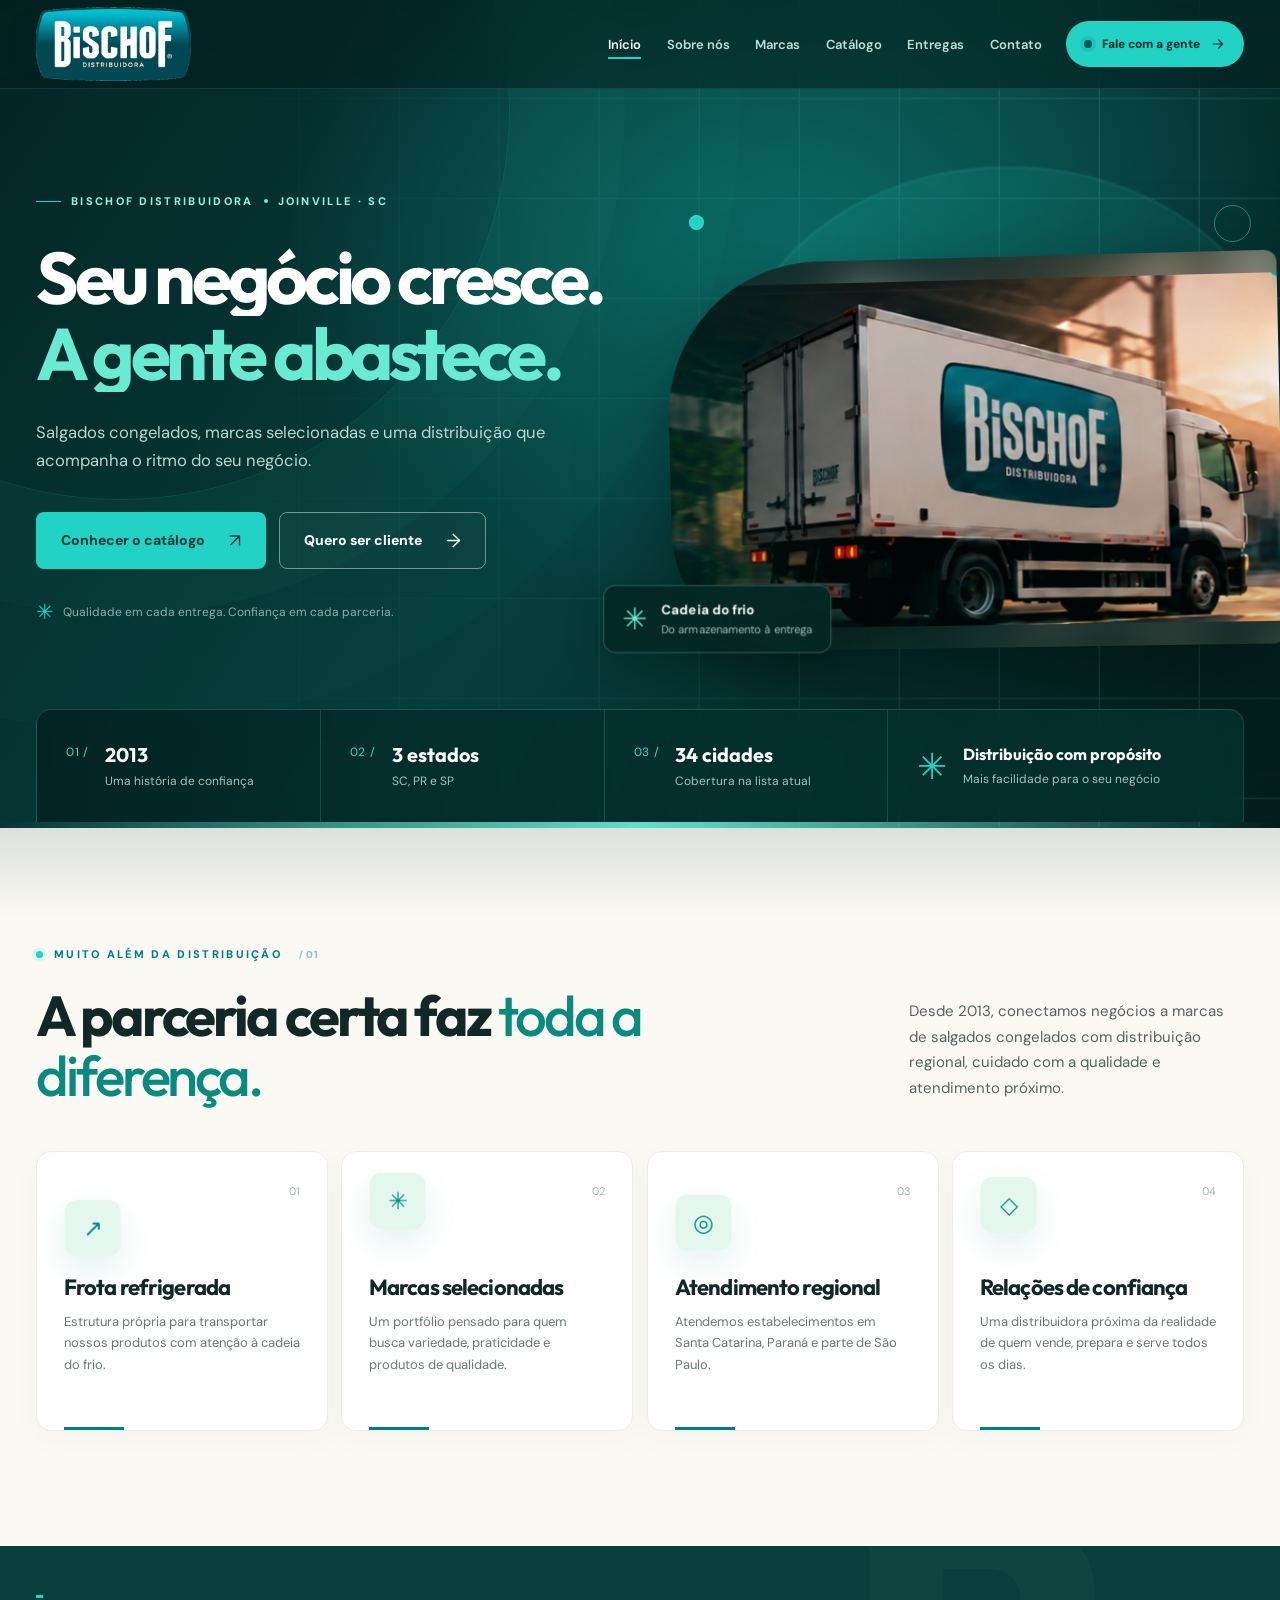
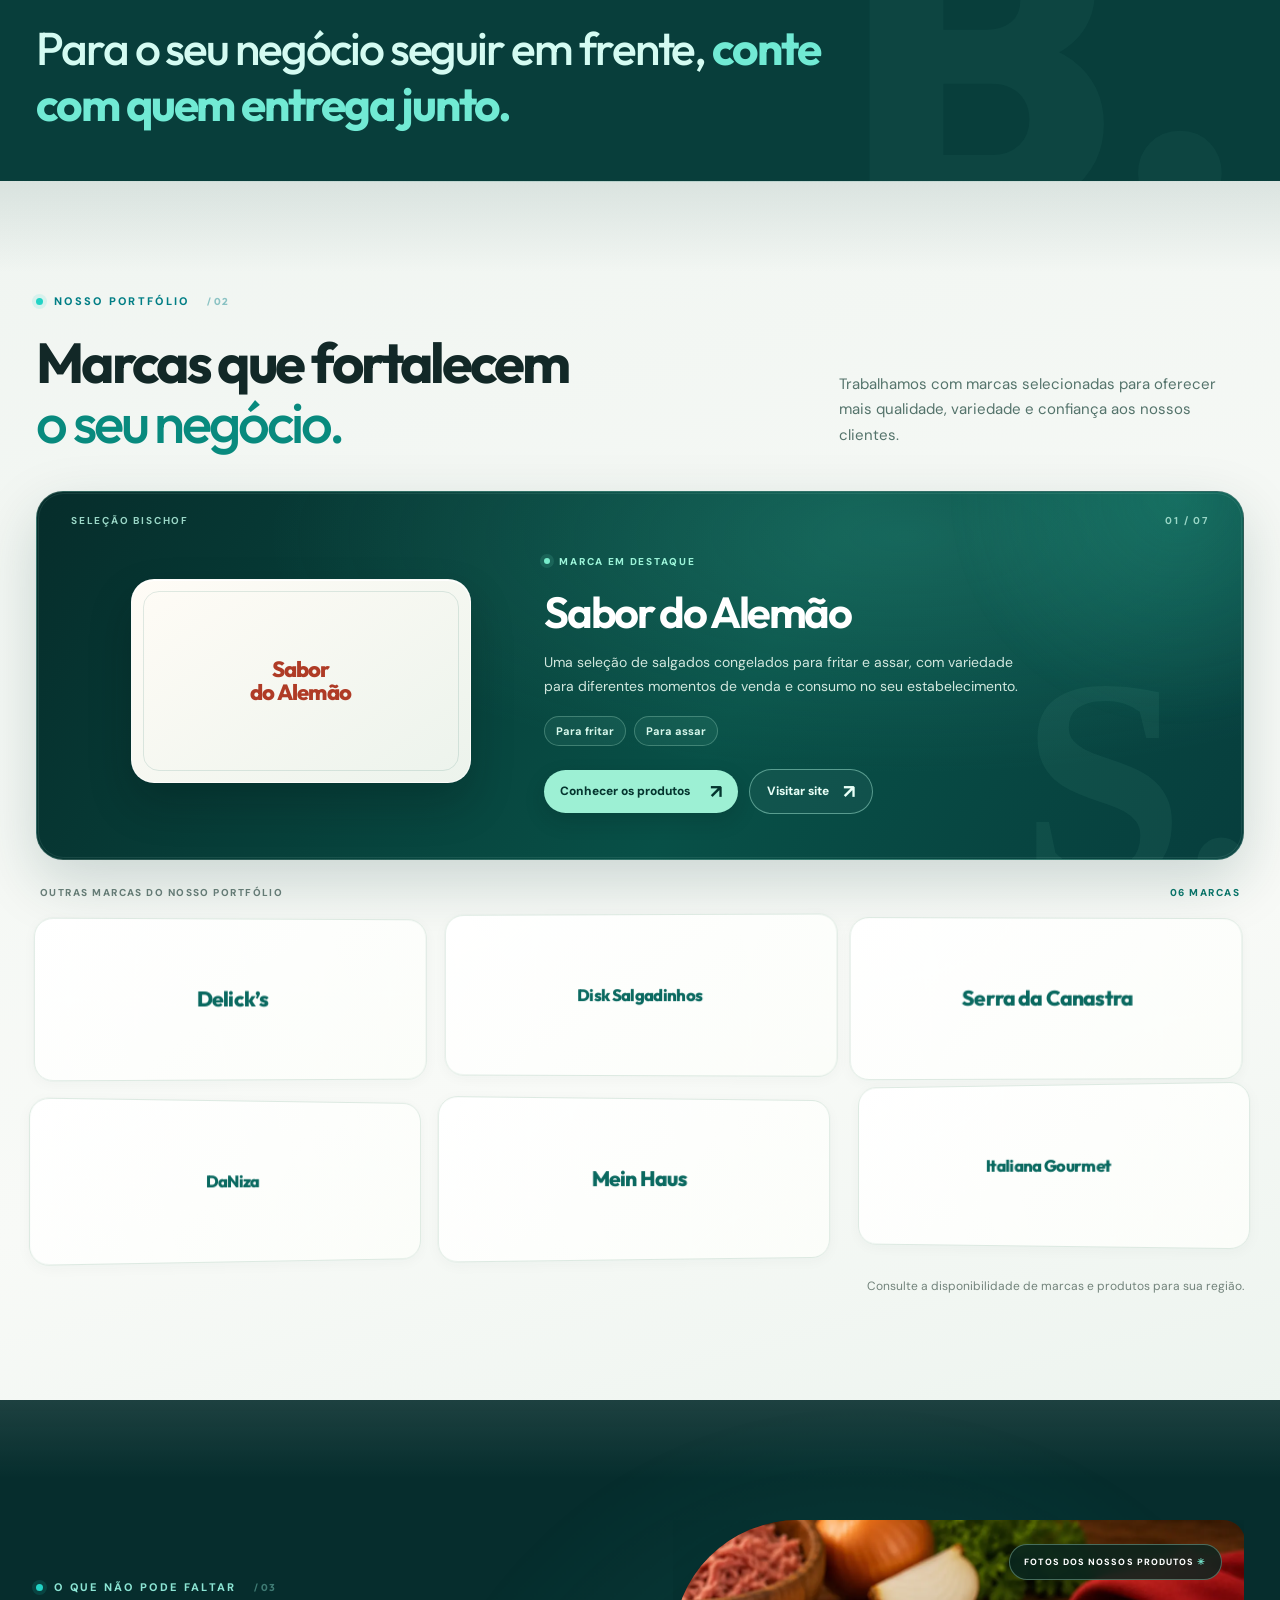
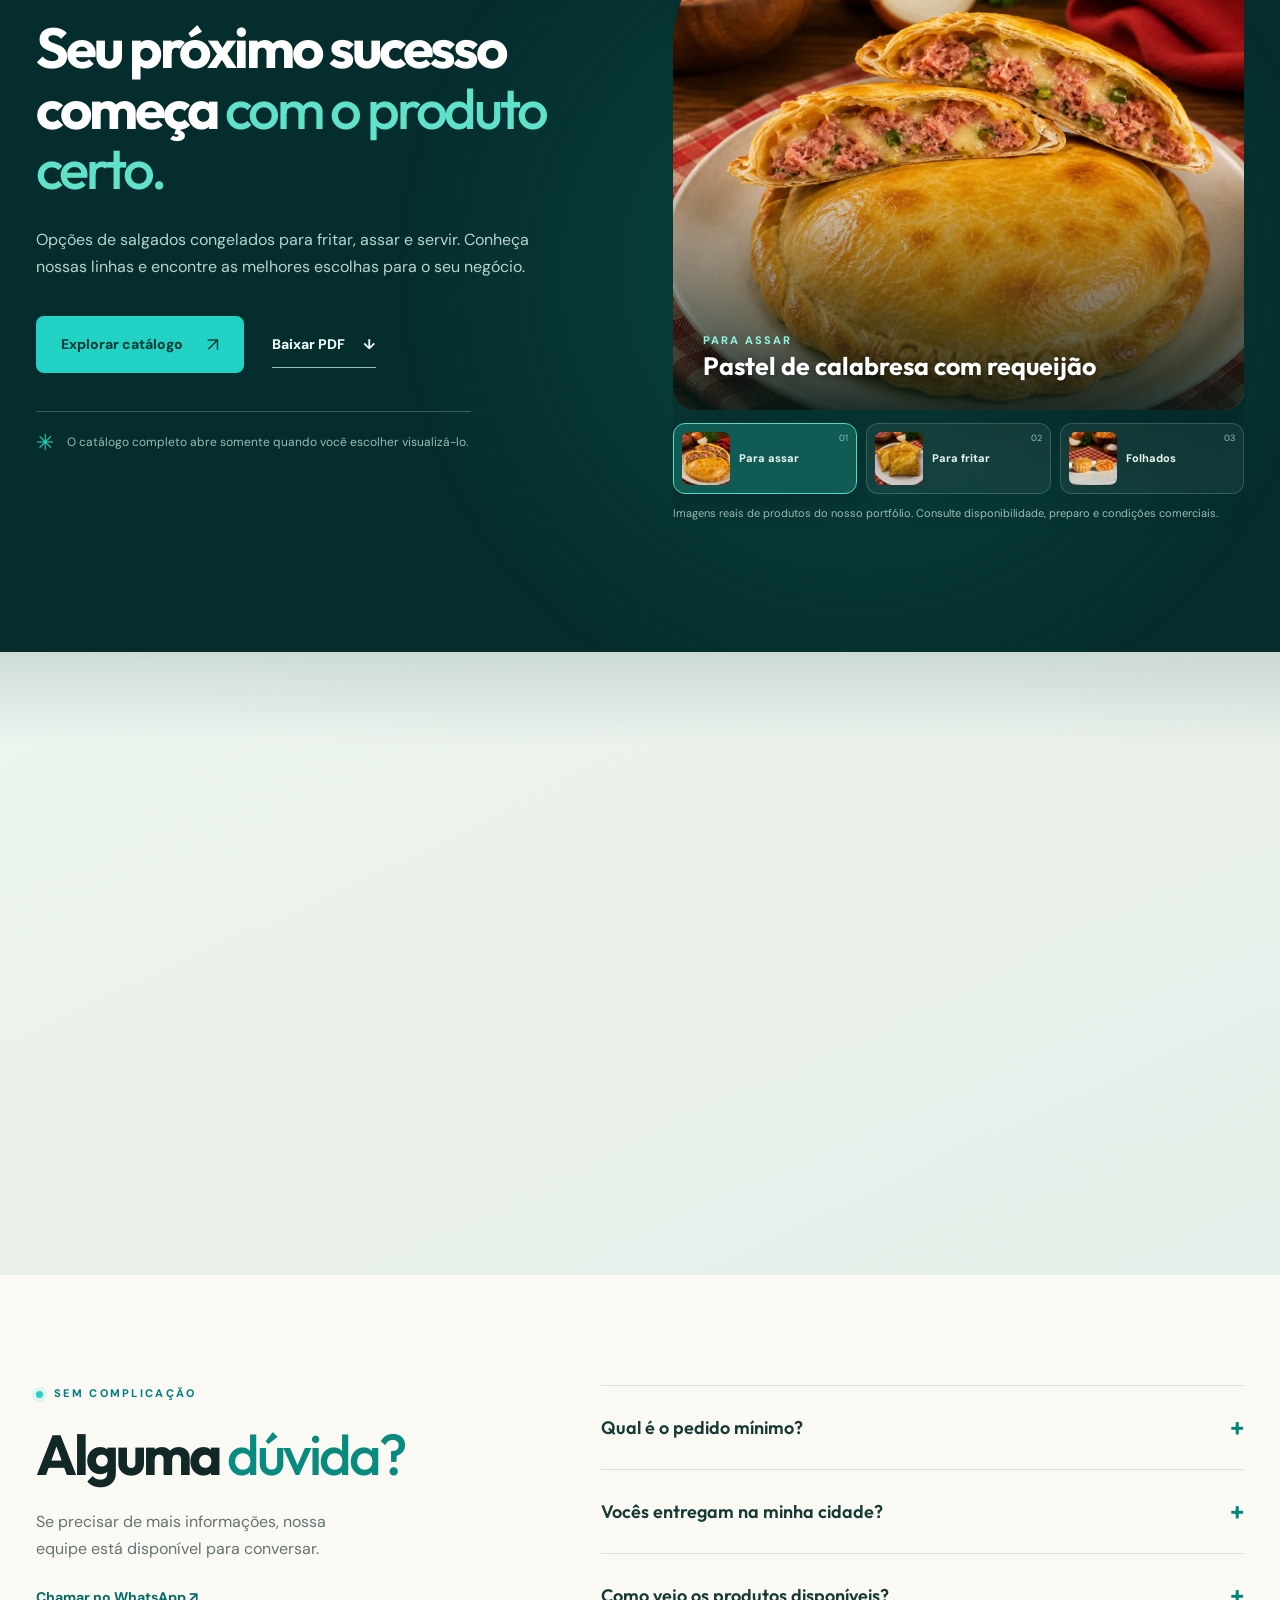
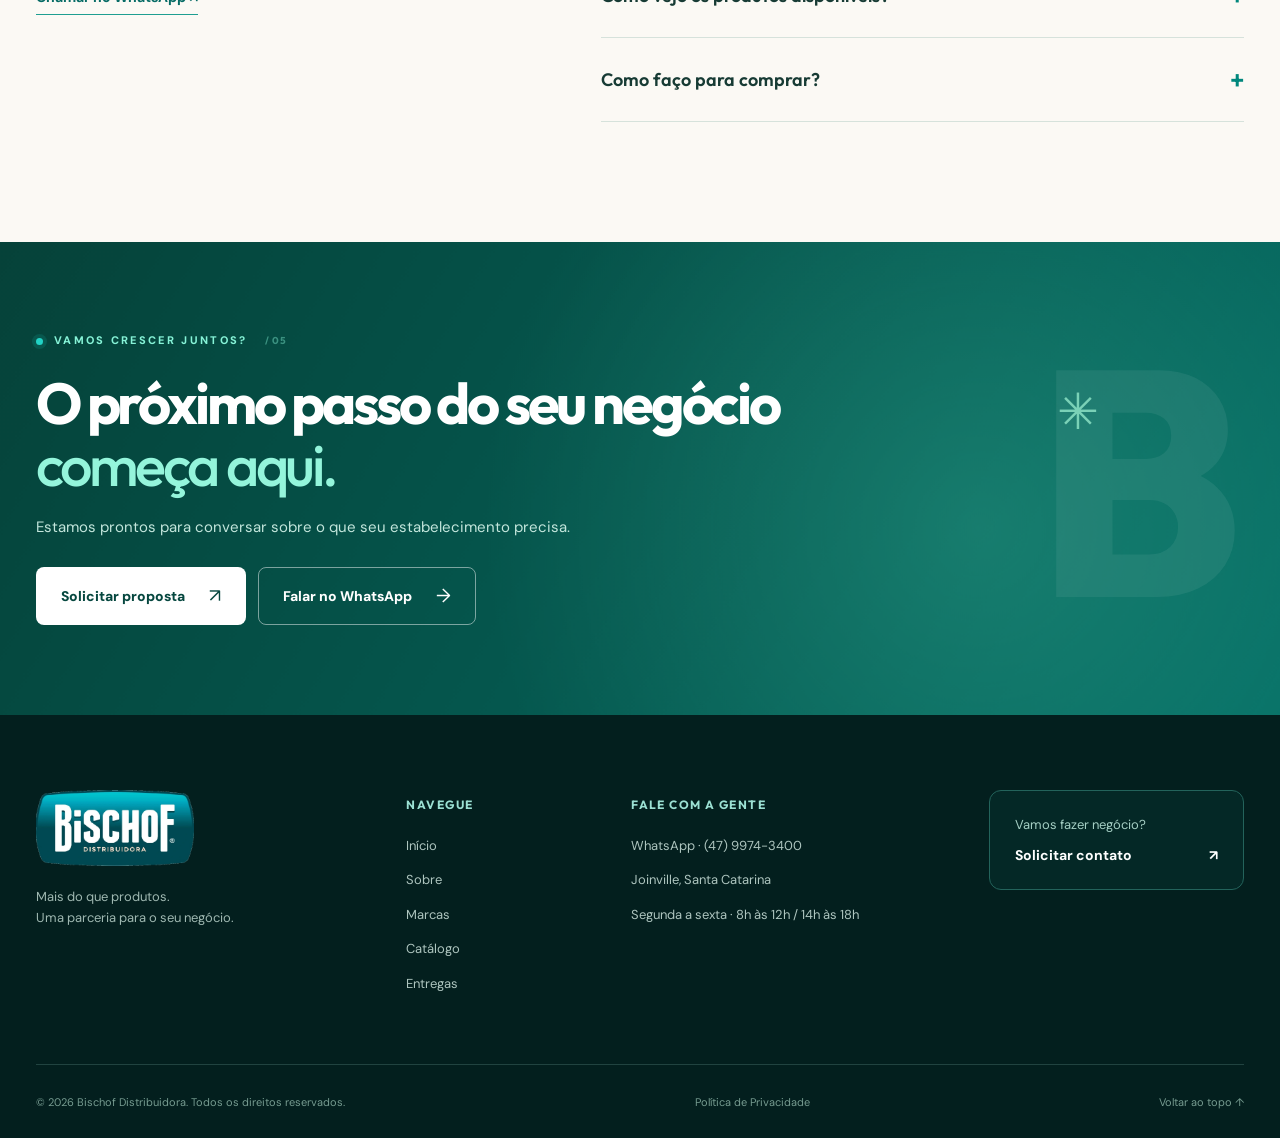
==== site-v2/index.html @ 121470cd "feat(site-v2): publicar versao otimizada com assets locais" ====
<!doctype html>
<html lang="pt-BR">
<head>
  <meta charset="utf-8">
  <meta name="viewport" content="width=device-width, initial-scale=1">
  <meta name="theme-color" content="#062e2e">
  <title>Bischof Distribuidora | Salgados congelados para o seu negócio</title>
  <meta name="description" content="Bischof Distribuidora: salgados congelados e marcas selecionadas para seu negócio. Desde 2013 em Joinville, atendendo SC, PR e SP com frota refrigerada.">
  
  
  <meta property="og:type" content="website">
  <meta property="og:title" content="Bischof Distribuidora — Seu negócio cresce. A gente abastece.">
  <meta property="og:description" content="Salgados congelados, marcas selecionadas e distribuição regional em SC, PR e SP.">
  <meta property="og:url" content="https://bischof.pages.dev/">
  <meta property="og:image" content="img/og-image-bischof.webp">
  <meta name="twitter:card" content="summary_large_image">
  <link rel="icon" type="image/webp" href="img/logo-bischof-oficial.webp">
  <link rel="preload" as="image" href="img/caminhao-bischof-sem-refrigerador.webp" type="image/webp">
  <link rel="preconnect" href="https://fonts.googleapis.com">
  <link rel="preconnect" href="https://fonts.gstatic.com" crossorigin>
  <link href="https://fonts.googleapis.com/css2?family=DM+Sans:wght@400;500;600;700&family=Outfit:wght@400;500;600;700;800&display=swap" rel="stylesheet">
  <link rel="stylesheet" href="css/site-v2.css">
  <link rel="stylesheet" href="css/motion-v2.css">
  <script type="application/ld+json">{"@context":"https://schema.org","@type":"LocalBusiness","name":"Bischof Distribuidora","url":"https://bischof.pages.dev/","telephone":"+5547999743400","address":{"@type":"PostalAddress","addressLocality":"Joinville","addressRegion":"SC","addressCountry":"BR"},"areaServed":["Santa Catarina","Paraná","São Paulo"],"foundingDate":"2013"}</script>
  <script type="module" src="js/site-v2.mjs"></script>
  <meta name="robots" content="noindex,nofollow,noarchive">
</head>
<body>
  <div class="scroll-progress" data-scroll-progress aria-hidden="true"></div>
  <a href="#conteudo" class="skip-link">Pular para o conteúdo</a>
  <header class="site-header" data-header>
    <div class="container nav-wrap">
      <a class="brand-home" href="#inicio" aria-label="Bischof Distribuidora — voltar ao início"><img data-official-logo src="img/logo-bischof-oficial.webp" alt="Bischof Distribuidora" width="177" height="86"></a>
      <nav class="desktop-nav" aria-label="Navegação principal">
        <a class="current" href="#inicio">Início</a><a href="#sobre">Sobre nós</a><a href="#marcas">Marcas</a><a href="#catalogo">Catálogo</a><a href="#regioes">Entregas</a><a href="#contato">Contato</a>
      </nav>
      <a class="nav-contact" href="https://wa.me/5547999743400?text=Ol%C3%A1%21%20Encontrei%20a%20Bischof%20pelo%20site%20e%20gostaria%20de%20mais%20informa%C3%A7%C3%B5es." target="_blank" rel="noopener noreferrer"><span class="status-dot"></span> Fale com a gente <svg viewBox="0 0 24 24" aria-hidden="true"><path d="M5 12h14m-6-6 6 6-6 6"/></svg></a>
      <button class="menu-toggle" type="button" data-menu-toggle aria-controls="mobile-menu" aria-expanded="false" aria-label="Abrir menu"><span></span><span></span><span></span></button>
    </div>
    <nav class="mobile-nav" id="mobile-menu" data-mobile-menu aria-label="Menu do celular" hidden>
      <a href="#inicio">Início</a><a href="#sobre">Sobre nós</a><a href="#marcas">Marcas</a><a href="#catalogo">Catálogo</a><a href="#regioes">Entregas</a><a href="#contato">Contato</a><a class="mobile-nav-cta" href="formulario-bischof.html">Solicitar proposta <span aria-hidden="true">↗</span></a>
    </nav>
  </header>

  <main id="conteudo">
    <section class="hero" id="inicio" aria-labelledby="titulo-principal" data-journey>
      <div class="hero-grid hero-grid-lines" data-grid-motion aria-hidden="true"></div>
      <div class="hero-glow" aria-hidden="true"></div>
      <div class="container hero-content">
        <div class="hero-copy">
          <div class="eyebrow hero-eyebrow"><span class="small-line"></span> BISCHOF DISTRIBUIDORA <span class="eyebrow-separator"></span> JOINVILLE · SC</div>
          <h1 id="titulo-principal"><span class="hero-title-line hero-title-primary">Seu negócio cresce.</span> <span class="hero-title-line hero-title-accent">A gente abastece.</span></h1>
          <p class="hero-intro">Salgados congelados, marcas selecionadas e uma distribuição que acompanha o ritmo do seu negócio.</p>
          <div class="hero-actions"><a class="btn btn-primary" href="#catalogo">Conhecer o catálogo <span aria-hidden="true">↗</span></a><a class="btn btn-ghost" href="formulario-bischof.html">Quero ser cliente <span aria-hidden="true">→</span></a></div>
          <p class="hero-caption"><span class="sparkle" aria-hidden="true">✳</span> Qualidade em cada entrega. Confiança em cada parceria.</p>
        </div>
        <div class="hero-visual" aria-label="Fotografia ilustrativa do caminhão Bischof de distribuição">
          <div class="photo-halo" data-scroll-parallax aria-hidden="true"></div>
          <div class="hero-photo" data-truck-motion><img src="img/caminhao-bischof-sem-refrigerador.webp" alt="Imagem conceitual de caminhão refrigerado de distribuição" width="1270" height="719" fetchpriority="high"></div>
          <div class="hero-photo-tag"><span class="tag-icon">✳</span><span><strong>Cadeia do frio</strong><small>Do armazenamento à entrega</small></span></div>
          <div class="hero-decor decor-one"></div><div class="hero-decor decor-two"></div>
        </div>
      </div>
      <div class="container metrics-outer"><div class="metrics">
        <div class="metric"><span class="metric-icon" aria-hidden="true">01 /</span><div><strong>2013</strong><span>Uma história de confiança</span></div></div>
        <div class="metric"><span class="metric-icon" aria-hidden="true">02 /</span><div><strong>3 estados</strong><span>SC, PR e SP</span></div></div>
        <div class="metric"><span class="metric-icon" aria-hidden="true">03 /</span><div><strong>34 cidades</strong><span>Cobertura na lista atual</span></div></div>
        <div class="metric metric-promise"><span class="metric-asterisk" aria-hidden="true">✳</span><div><strong>Distribuição com propósito</strong><span>Mais facilidade para o seu negócio</span></div></div>
      </div></div>
      <div class="hero-bottom-line" aria-hidden="true"></div>
    </section>

    <section class="section-intro reveal-section" data-editorial-scroll data-section-motion id="sobre" aria-labelledby="sobre-titulo" data-journey>
      <div class="container"><div class="intro-top"><div data-reveal><p class="section-kicker"><span class="kicker-dot"></span> MUITO ALÉM DA DISTRIBUIÇÃO <span class="journey-index" aria-hidden="true">/ 01</span></p><h2 id="sobre-titulo">A parceria certa faz <em>toda a diferença.</em></h2></div><p class="intro-text" data-reveal>Desde 2013, conectamos negócios a marcas de salgados congelados com distribuição regional, cuidado com a qualidade e atendimento próximo.</p></div>
      <div class="benefits-grid">
        <article class="benefit-card" data-reveal data-tilt><div class="benefit-top"><span class="benefit-symbol">↗</span><span class="benefit-number">01</span></div><h3>Frota refrigerada</h3><p>Estrutura própria para transportar nossos produtos com atenção à cadeia do frio.</p><span class="card-rule"></span></article>
        <article class="benefit-card" data-reveal data-tilt><div class="benefit-top"><span class="benefit-symbol">✳</span><span class="benefit-number">02</span></div><h3>Marcas selecionadas</h3><p>Um portfólio pensado para quem busca variedade, praticidade e produtos de qualidade.</p><span class="card-rule"></span></article>
        <article class="benefit-card" data-reveal data-tilt><div class="benefit-top"><span class="benefit-symbol">◎</span><span class="benefit-number">03</span></div><h3>Atendimento regional</h3><p>Atendemos estabelecimentos em Santa Catarina, Paraná e parte de São Paulo.</p><span class="card-rule"></span></article>
        <article class="benefit-card" data-reveal data-tilt><div class="benefit-top"><span class="benefit-symbol">◇</span><span class="benefit-number">04</span></div><h3>Relações de confiança</h3><p>Uma distribuidora próxima da realidade de quem vende, prepara e serve todos os dias.</p><span class="card-rule"></span></article>
      </div></div>
    </section>

    <section class="statement-banner" data-section-motion data-scene-parallax aria-label="Mensagem da Bischof"><div class="container statement-inner"><div><span class="statement-line" aria-hidden="true"></span><p>Para o seu negócio seguir em frente, <strong>conte com quem entrega junto.</strong></p></div><span class="statement-watermark" aria-hidden="true">B.</span></div></section>

    <section class="brands-section premium-portfolio" data-editorial-scroll data-section-motion id="marcas" aria-labelledby="marcas-titulo" data-journey><div class="container">
      <div class="section-heading" data-reveal><div><p class="section-kicker"><span class="kicker-dot"></span> NOSSO PORTFÓLIO <span class="journey-index" aria-hidden="true">/ 02</span></p><h2 id="marcas-titulo">Marcas que fortalecem<br><em>o seu negócio.</em></h2></div><p>Trabalhamos com marcas selecionadas para oferecer mais qualidade, variedade e confiança aos nossos clientes.</p></div>
      <div class="brand-feature" data-reveal data-tilt>
        <div class="brand-feature-glow" aria-hidden="true"></div>
        <div class="brand-feature-topline" aria-hidden="true"><span>SELEÇÃO BISCHOF</span><span>01 / 07</span></div>
        <div class="brand-logo-stage feature-brand-image">
          <img class="brand-image" src="img/logo-sabor-do-alemao.webp" alt="Logo Sabor do Alemão" loading="lazy" decoding="async" width="190" height="165">
          <span class="brand-feature-placeholder brand-wordmark" aria-hidden="true">Sabor<br>do Alemão</span>
        </div>
        <div class="brand-feature-copy">
          <span class="feature-label"><span class="feature-label-dot" aria-hidden="true"></span> MARCA EM DESTAQUE</span>
          <h3 data-brand-name>Sabor do Alemão</h3>
          <p>Uma seleção de salgados congelados para fritar e assar, com variedade para diferentes momentos de venda e consumo no seu estabelecimento.</p>
          <div class="brand-feature-details" aria-label="Linhas de produtos"><span>Para fritar</span><span>Para assar</span></div>
          <div class="brand-feature-actions">
            <a class="brand-feature-cta" href="#catalogo">Conhecer os produtos <span aria-hidden="true">↗</span></a>
            <a class="brand-feature-site" href="https://sabor-afk.github.io/sabordoalemao/" target="_blank" rel="noopener noreferrer" aria-label="Visitar o site da Sabor do Alemão (abre em nova aba)">Visitar site <span aria-hidden="true">↗</span></a>
          </div>
        </div>
        <span class="brand-feature-monogram" aria-hidden="true">S.</span>
      </div>
      <div class="brand-list-heading"><span>OUTRAS MARCAS DO NOSSO PORTFÓLIO</span><span>06 MARCAS</span></div>
      <div class="brand-list" aria-label="Outras marcas distribuídas">
        <div class="brand-slot" data-tilt data-logo-boost="delicks"><article class="brand-card" data-reveal><div class="brand-logo-stage"><img class="brand-image" src="img/logo-delicks.webp" alt="" loading="lazy" decoding="async"><span class="brand-wordmark" aria-hidden="true">Delick’s</span></div><span data-brand-name>Delick’s</span></article></div>
        <div class="brand-slot" data-tilt><article class="brand-card" data-reveal><div class="brand-logo-stage"><img class="brand-image" src="img/logo-disk-salgadinhos.webp" alt="" loading="lazy" decoding="async"><span class="brand-wordmark" aria-hidden="true">Disk Salgadinhos</span></div><span data-brand-name>Disk Salgadinhos</span></article></div>
        <div class="brand-slot" data-tilt data-logo-boost="serra-da-canastra"><article class="brand-card" data-reveal><div class="brand-logo-stage"><img class="brand-image" src="img/logo-serra-da-canastra.webp" alt="" loading="lazy" decoding="async"><span class="brand-wordmark" aria-hidden="true">Serra da Canastra</span></div><span data-brand-name>Serra da Canastra</span></article></div>
        <div class="brand-slot" data-tilt><article class="brand-card" data-reveal><div class="brand-logo-stage"><img class="brand-image" src="img/logo-daniza.webp" alt="" loading="lazy" decoding="async"><span class="brand-wordmark" aria-hidden="true">DaNiza</span></div><span data-brand-name>DaNiza</span></article></div>
        <div class="brand-slot" data-tilt data-logo-boost="mein-haus"><article class="brand-card" data-reveal><div class="brand-logo-stage"><img class="brand-image" src="img/logo-mein-haus.webp" alt="" loading="lazy" decoding="async"><span class="brand-wordmark" aria-hidden="true">Mein Haus</span></div><span data-brand-name>Mein Haus</span></article></div>
        <div class="brand-slot" data-tilt><article class="brand-card" data-reveal><div class="brand-logo-stage"><img class="brand-image" src="img/logo-italiana-gourmet.webp" alt="" loading="lazy" decoding="async"><span class="brand-wordmark" aria-hidden="true">Italiana Gourmet</span></div><span data-brand-name>Italiana Gourmet</span></article></div>
      </div><p class="disclaimer-brands">Consulte a disponibilidade de marcas e produtos para sua região.</p>
    </div></section>

    <section class="catalog-section" data-editorial-scroll data-section-motion data-scene-parallax id="catalogo" aria-labelledby="catalogo-titulo" data-journey><div class="container catalog-grid"><div class="catalog-copy" data-reveal="left"><p class="section-kicker"><span class="kicker-dot"></span> O QUE NÃO PODE FALTAR <span class="journey-index" aria-hidden="true">/ 03</span></p><h2 id="catalogo-titulo">Seu próximo sucesso começa <em>com o produto certo.</em></h2><p>Opções de salgados congelados para fritar, assar e servir. Conheça nossas linhas e encontre as melhores escolhas para o seu negócio.</p><div class="catalog-actions"><a class="btn btn-primary" href="catalogo-interativo.html">Explorar catálogo <span aria-hidden="true">↗</span></a><a class="inline-link" href="pdf/catalogo-bischof.pdf" download>Baixar PDF <span aria-hidden="true">↓</span></a></div><div class="catalog-note"><span>✳</span><p>O catálogo completo abre somente quando você escolher visualizá-lo.</p></div></div><div class="catalog-visual" data-reveal="right" data-product-gallery>
      <div class="catalog-image-frame real-product-frame">
        <img data-product-main src="img/pastel-forno-calabresa-requeijao.webp" alt="Pastel assado de calabresa com requeijão, fotografado no prato" width="1320" height="1180" loading="lazy" decoding="async">
        <div class="product-photo-veil" aria-hidden="true"></div>
        <div class="product-photo-caption"><span data-product-line>PARA ASSAR</span><strong data-product-title>Pastel de calabresa com requeijão</strong></div>
        <span class="photo-authentic-tag">FOTOS DOS NOSSOS PRODUTOS <span aria-hidden="true">✳</span></span>
      </div>
      <div class="product-gallery-tabs" role="group" aria-label="Ver fotos dos produtos">
        <button type="button" class="product-gallery-tab" data-product-tab aria-pressed="true" data-line="PARA ASSAR" data-title="Pastel de calabresa com requeijão" data-description="Pastel assado de calabresa com requeijão em um prato">
          <img src="img/pastel-forno-calabresa-requeijao.webp" alt="" width="92" height="80" loading="lazy"><span>Para assar</span><small>01</small>
        </button>
        <button type="button" class="product-gallery-tab" data-product-tab aria-pressed="false" data-line="PARA FRITAR" data-title="Pastel de carne com ovo" data-description="Pastéis de carne com ovo fritos e dourados no prato">
          <img src="img/pastel-fritar-carne-ovo.webp" alt="" width="92" height="80" loading="lazy"><span>Para fritar</span><small>02</small>
        </button>
        <button type="button" class="product-gallery-tab" data-product-tab aria-pressed="false" data-line="FOLHADOS" data-title="Empadinha folhada de frango" data-description="Empadinha folhada de frango com recheio à mostra">
          <img src="img/empadinha-folhada-frango.webp" alt="" width="92" height="80" loading="lazy"><span>Folhados</span><small>03</small>
        </button>
      </div>
      <p class="catalog-real-note">Imagens reais de produtos do nosso portfólio. Consulte disponibilidade, preparo e condições comerciais.</p>
    </div></div></section>

    <section class="coverage-section" data-editorial-scroll data-section-motion id="regioes" aria-labelledby="regioes-titulo" data-journey><div class="container coverage-grid"><div class="coverage-copy" data-reveal="left"><p class="section-kicker"><span class="kicker-dot"></span> DISTRIBUIÇÃO REGIONAL <span class="journey-index" aria-hidden="true">/ 04</span></p><h2 id="regioes-titulo">De Joinville para <em>novas oportunidades.</em></h2><p>Atendemos negócios em Santa Catarina, Paraná e São Paulo, com 34 cidades na lista atual. Consulte sua cidade no mapa; a programação de entregas é confirmada pela equipe.</p><button class="text-link coverage-open-link" type="button" data-open-coverage aria-haspopup="dialog" aria-controls="coverage-dialog">Consultar minha cidade <span aria-hidden="true">↗</span></button><p class="coverage-counterline">34 cidades confirmadas na lista atual · SC / PR / SP</p></div><div class="coverage-cards" data-reveal="right"><div class="coverage-route-art" aria-hidden="true"><span class="route-orbit orbit-outer"></span><span class="route-orbit orbit-inner"></span><span class="route-beam"></span><span class="route-ping"></span></div><div class="state-card" data-state="sc"><div class="state-card-top"><span class="state-count">01</span><span class="state-flag"><img class="state-flag-image" src="img/bandeira-sc.svg" alt="Bandeira de Santa Catarina" width="120" height="84" loading="lazy" decoding="async"></span></div><div class="state-card-bottom"><strong class="state-card-code">SC</strong><span class="state-card-name">Santa Catarina</span></div><span class="state-card-accent" aria-hidden="true"></span></div>
<div class="state-card" data-state="pr"><div class="state-card-top"><span class="state-count">02</span><span class="state-flag"><img class="state-flag-image" src="img/bandeira-pr.svg" alt="Bandeira de Paraná" width="120" height="84" loading="lazy" decoding="async"></span></div><div class="state-card-bottom"><strong class="state-card-code">PR</strong><span class="state-card-name">Paraná</span></div><span class="state-card-accent" aria-hidden="true"></span></div>
<div class="state-card" data-state="sp"><div class="state-card-top"><span class="state-count">03</span><span class="state-flag"><img class="state-flag-image" src="img/bandeira-sp.svg" alt="Bandeira de São Paulo" width="120" height="84" loading="lazy" decoding="async"></span></div><div class="state-card-bottom"><strong class="state-card-code">SP</strong><span class="state-card-name">São Paulo</span></div><span class="state-card-accent" aria-hidden="true"></span></div></div></div></section>

    <section class="faq-section" aria-labelledby="faq-titulo"><div class="container faq-grid"><div data-reveal><p class="section-kicker"><span class="kicker-dot"></span> SEM COMPLICAÇÃO</p><h2 id="faq-titulo">Alguma <em>dúvida?</em></h2><p class="faq-aside">Se precisar de mais informações, nossa equipe está disponível para conversar.</p><a class="text-link" href="https://wa.me/5547999743400" target="_blank" rel="noopener noreferrer">Chamar no WhatsApp ↗</a></div><div class="faq-list" data-reveal>
      <div class="faq-item"><h3><button type="button" data-faq-question aria-expanded="false" aria-controls="faq1" id="faq-q1">Qual é o pedido mínimo? <span aria-hidden="true">+</span></button></h3><div id="faq1" role="region" aria-labelledby="faq-q1" hidden><p>O pedido mínimo e as condições comerciais podem variar conforme o produto e a região. Consulte nossa equipe para confirmar os valores atualizados.</p></div></div>
      <div class="faq-item"><h3><button type="button" data-faq-question aria-expanded="false" aria-controls="faq2" id="faq-q2">Vocês entregam na minha cidade? <span aria-hidden="true">+</span></button></h3><div id="faq2" role="region" aria-labelledby="faq-q2" hidden><p>Você pode consultar as 34 cidades na seção Entregas. Se sua cidade não estiver na lista, fale conosco pelo WhatsApp para verificar a possibilidade de atendimento.</p></div></div>
      <div class="faq-item"><h3><button type="button" data-faq-question aria-expanded="false" aria-controls="faq3" id="faq-q3">Como vejo os produtos disponíveis? <span aria-hidden="true">+</span></button></h3><div id="faq3" role="region" aria-labelledby="faq-q3" hidden><p>Você pode acessar o catálogo interativo ou baixar o PDF aqui no site. Consulte nossa equipe para verificar disponibilidade e condições.</p></div></div>
      <div class="faq-item"><h3><button type="button" data-faq-question aria-expanded="false" aria-controls="faq4" id="faq-q4">Como faço para comprar? <span aria-hidden="true">+</span></button></h3><div id="faq4" role="region" aria-labelledby="faq-q4" hidden><p>Preencha uma solicitação de proposta ou fale conosco diretamente no WhatsApp para conhecer o atendimento e as condições comerciais.</p></div></div>
    </div></div></section>

    <section class="contact-section" data-editorial-scroll data-section-motion data-scene-parallax id="contato" aria-labelledby="contato-titulo" data-journey><div class="contact-gradient" aria-hidden="true"></div><div class="container contact-inner" data-reveal><div><p class="section-kicker"><span class="kicker-dot"></span> VAMOS CRESCER JUNTOS? <span class="journey-index" aria-hidden="true">/ 05</span></p><h2 id="contato-titulo">O próximo passo do seu negócio <em>começa aqui.</em></h2><p>Estamos prontos para conversar sobre o que seu estabelecimento precisa.</p><div class="contact-actions"><a href="formulario-bischof.html" class="btn btn-white">Solicitar proposta <span aria-hidden="true">↗</span></a><a href="https://wa.me/5547999743400" target="_blank" rel="noopener noreferrer" class="btn btn-outline">Falar no WhatsApp <span aria-hidden="true">→</span></a></div></div><div class="contact-symbol" aria-hidden="true">B<span>✳</span></div></div></section>
  </main>


  <div class="coverage-dialog" id="coverage-dialog" data-coverage-dialog role="dialog" aria-modal="true" aria-labelledby="coverage-dialog-title" hidden>
    <div class="coverage-modal-inner">
      <div class="coverage-modal-head">
        <div><p class="coverage-modal-eyebrow">COBERTURA BISCHOF · OUTUBRO 2026</p><h2 id="coverage-dialog-title">Sua cidade está <em>na nossa rota?</em></h2>
        <p>Veja as cidades atendidas sobre os contornos reais de SC, PR e SP. Pesquise por nome ou estado, ou selecione um ponto no mapa; os pontos não representam trajetos dos caminhões.</p></div>
        <button type="button" class="coverage-close" data-close-coverage aria-label="Fechar consulta de cidades">✕</button>
      </div>
      <div class="coverage-modal-body">
        <div class="coverage-map-panel">
          <div class="coverage-map-heading"><span><i></i> ONDE ATENDEMOS</span><span>34 cidades · 3 estados</span></div>
          <div class="coverage-map-stage" data-coverage-map></div>
          <div class="coverage-map-legend" data-coverage-map-legend><span><i class="sc"></i>SC · 20</span><span><i class="pr"></i>PR · 11</span><span><i class="sp"></i>SP · 3</span></div>
          <p class="coverage-map-caption" data-map-label>Selecione uma cidade ou pesquise pelo nome.</p>
        </div>
        <div class="coverage-search-panel">
          <label for="coverage-search" class="coverage-search-label">QUAL CIDADE VOCÊ PROCURA?</label>
          <div class="coverage-search-box"><svg viewBox="0 0 24 24" fill="none" stroke="currentColor" stroke-width="2" aria-hidden="true"><circle cx="10.8" cy="10.8" r="6.8"/><path d="m16 16 5 5"/></svg>
            <input id="coverage-search" data-coverage-search type="search" placeholder="Ex.: Curitiba, Paranaguá..." autocomplete="off" maxlength="100"></div>
          <div class="coverage-state-filters" aria-label="Filtrar cidades por estado"><button type="button" data-coverage-state="ALL" aria-pressed="true">Todas</button><button type="button" data-coverage-state="SC" aria-pressed="false">SC</button><button type="button" data-coverage-state="PR" aria-pressed="false">PR</button><button type="button" data-coverage-state="SP" aria-pressed="false">SP</button></div>
          <div class="coverage-response" data-coverage-result role="status" aria-live="polite" data-status="idle"><p>Pesquise sua cidade ou selecione um município por estado.</p></div>
          <a class="coverage-contact-action" data-coverage-whatsapp href="https://wa.me/5547999743400" target="_blank" rel="noopener noreferrer">Consultar pelo WhatsApp <span aria-hidden="true">↗</span></a>
          <div class="coverage-list-heading">CIDADES ATENDIDAS <small>Selecione uma cidade</small></div>
          <div class="coverage-city-list" data-coverage-list aria-label="Cidades com atendimento informado"></div>
          <p class="coverage-schedule-disclaimer">Rio do Sul (SC) e São Mateus do Sul (PR): atendimento a cada 15 dias. As demais datas e frequências serão confirmadas pela equipe.</p>
        </div>
      </div>
    </div>
  </div>

  <footer class="site-footer"><div class="container"><div class="footer-main"><div class="footer-brand"><img src="img/logo-bischof-oficial.webp" alt="Bischof Distribuidora" width="180" height="88" loading="lazy"><p>Mais do que produtos.<br>Uma parceria para o seu negócio.</p></div><div class="footer-col"><h3>Navegue</h3><a href="#inicio">Início</a><a href="#sobre">Sobre</a><a href="#marcas">Marcas</a><a href="#catalogo">Catálogo</a><a href="#regioes">Entregas</a></div><div class="footer-col"><h3>Fale com a gente</h3><a href="https://wa.me/5547999743400" target="_blank" rel="noopener noreferrer">WhatsApp · (47) 9974-3400</a><span>Joinville, Santa Catarina</span><span>Segunda a sexta · 8h às 12h / 14h às 18h</span></div><div class="footer-small-cta"><p>Vamos fazer negócio?</p><a href="formulario-bischof.html">Solicitar contato <span aria-hidden="true">↗</span></a></div></div><div class="footer-bottom"><span>© 2026 Bischof Distribuidora. Todos os direitos reservados.</span><a href="privacidade.html">Política de Privacidade</a><a href="#inicio">Voltar ao topo ↑</a></div></div></footer>
</body>
</html>
---- site-v2/css/site-v2.css ----
:root{--brand-dark:#062e2e;--brand-deep:#031c1c;--brand-teal:#007e85;--brand-aqua:#22d3c5;--brand-bright:#57ebce;--surface:#fbf9f4;--ink:#122827;--muted:#6b7976;--line:rgba(7,50,47,.13);--serif:Georgia,serif;--rounded:18px}
*,*:before,*:after{box-sizing:border-box}html{scroll-behavior:smooth;scroll-padding-top:90px}body{margin:0;background:var(--surface);color:var(--ink);font-family:'DM Sans',Arial,sans-serif;-webkit-font-smoothing:antialiased}a{text-decoration:none;color:inherit}button,input,textarea,select{font:inherit}button{cursor:pointer}img{display:block;max-width:100%}svg{width:20px;height:20px;stroke:currentColor;fill:none;stroke-width:1.8;stroke-linecap:round;stroke-linejoin:round}section[id]{scroll-margin-top:84px}.container{width:min(100% - 72px,1280px);margin-inline:auto}h1,h2,h3,p{margin-top:0}h1,h2,h3{font-family:'Outfit',Arial,sans-serif}a:focus-visible,button:focus-visible,input:focus-visible,select:focus-visible,textarea:focus-visible{outline:3px solid var(--brand-aqua);outline-offset:4px}.skip-link{position:fixed;z-index:1000;left:12px;top:-100px;background:#fff;padding:14px 20px;color:#012b2a}.skip-link:focus{top:12px}
/* Navigation */
.site-header{position:fixed;top:0;left:0;right:0;z-index:200;background:rgba(3,30,29,.54);border-bottom:1px solid rgba(255,255,255,.09);backdrop-filter:blur(18px);-webkit-backdrop-filter:blur(18px);transition:background .35s,box-shadow .35s}.site-header.is-scrolled{background:rgba(3,27,26,.97);box-shadow:0 10px 32px rgba(0,0,0,.15)}.nav-wrap{height:88px;display:flex;align-items:center;justify-content:space-between;gap:24px}.brand-home{position:relative;display:flex;align-items:center;flex-shrink:0;z-index:2}.brand-home img{width:155px;height:auto;max-height:75px;object-fit:contain;transition:transform .3s}.brand-home:hover img{transform:translateY(-2px)}.desktop-nav{display:flex;align-items:center;gap:clamp(12px,2vw,30px);margin-left:auto}.desktop-nav a{color:#c3ded7;font-size:13px;font-weight:600;transition:color .2s;position:relative;padding:11px 0}.desktop-nav a:hover,.desktop-nav a.current{color:white}.desktop-nav a:after{content:'';width:0;height:2px;position:absolute;bottom:5px;left:0;background:var(--brand-aqua);transition:width .2s}.desktop-nav a:hover:after,.desktop-nav a.current:after{width:100%}.nav-contact{background:var(--brand-aqua);color:#042e2a;display:flex;align-items:center;white-space:nowrap;gap:10px;padding:13px 18px;border-radius:50px;font-size:12px;font-weight:800;transition:transform .25s,background .25s;flex-shrink:0}.nav-contact:hover{transform:translateY(-2px);background:#79f0d9}.nav-contact svg{width:16px}.status-dot{width:8px;height:8px;border-radius:50%;background:#005a57;box-shadow:0 0 0 4px rgba(0,90,87,.12)}.menu-toggle{display:none;border:1px solid rgba(255,255,255,.25);background:transparent;border-radius:12px;width:48px;height:46px;align-items:center;justify-content:center;flex-direction:column;gap:5px;padding:0;z-index:3}.menu-toggle span{height:2px;width:20px;background:#fff;border-radius:2px;transition:transform .25s,opacity .25s}.menu-toggle[aria-expanded=true] span:nth-child(1){transform:translateY(7px) rotate(45deg)}.menu-toggle[aria-expanded=true] span:nth-child(2){opacity:0}.menu-toggle[aria-expanded=true] span:nth-child(3){transform:translateY(-7px) rotate(-45deg)}.mobile-nav{position:absolute;top:100%;left:0;right:0;background:#062e2e;border-top:1px solid rgba(255,255,255,.08);padding:15px 24px 24px;box-shadow:0 18px 45px rgba(0,0,0,.2)}.mobile-nav[hidden]{display:none!important}.mobile-nav a{min-height:49px;padding:15px 4px;color:#e4f4ee;display:flex;align-items:center;justify-content:space-between;border-bottom:1px solid rgba(255,255,255,.1);font-weight:600}.mobile-nav .mobile-nav-cta{color:#042b28!important;background:var(--brand-aqua);border-radius:9px;padding:15px 18px;margin-top:18px}
/* Hero */
.hero{position:relative;isolation:isolate;color:#fff;background:radial-gradient(ellipse at 62% 30%,#0b6966 0%,transparent 46%),linear-gradient(125deg,#032524 0%,#063e3c 50%,#021c1b 100%);overflow:hidden;padding:162px 0 0}.hero-grid{position:absolute;inset:0;opacity:.13;background-image:linear-gradient(to right,transparent 98%,#7dded2 99%),linear-gradient(to bottom,transparent 98%,#7dded2 99%);background-size:100px 100px;mask-image:linear-gradient(90deg,transparent 8%,#000 85%);pointer-events:none}.hero-glow{position:absolute;top:-280px;left:-270px;width:780px;height:780px;border:1px solid rgba(74,229,205,.13);border-radius:50%;box-shadow:0 0 0 115px rgba(74,229,205,.025),0 0 0 230px rgba(74,229,205,.02);pointer-events:none}.hero-content{display:grid;grid-template-columns:minmax(0,1.02fr) minmax(0,1fr);gap:30px;align-items:center;min-height:535px}.hero-copy{position:relative;z-index:3;padding-bottom:40px}.eyebrow,.section-kicker{font-weight:800;letter-spacing:.21em;font-size:11px;line-height:1.6}.hero-eyebrow{display:flex;align-items:center;gap:10px;color:#8ff5da;margin-bottom:30px}.small-line{width:25px;height:1px;background:var(--brand-aqua);display:inline-block}.eyebrow-separator{width:4px;height:4px;border-radius:50%;background:#7ee6d2}.hero h1{font-size:clamp(44px,5.7vw,88px);line-height:1.035;letter-spacing:-.06em;font-weight:700;max-width:770px;margin-bottom:27px}.hero h1 span{display:block;color:#69ead3}.hero-intro{font-size:clamp(16px,1.3vw,18px);line-height:1.7;color:#bbd6d0;max-width:555px;margin-bottom:37px}.hero-actions{display:flex;align-items:center;gap:13px;flex-wrap:wrap}.btn{display:inline-flex;align-items:center;justify-content:center;gap:24px;min-height:55px;padding:15px 24px;border:1px solid transparent;border-radius:8px;font-weight:800;font-size:14px;transition:transform .22s,box-shadow .22s,background .22s;line-height:1.35}.btn span{font-size:19px;font-weight:400}.btn:hover{transform:translateY(-3px)}.btn-primary{color:#003a35;background:var(--brand-aqua)}.btn-primary:hover{background:#70f7dd;box-shadow:0 12px 25px rgba(32,208,191,.2)}.btn-ghost{border-color:#6f9991;color:#fff;background:rgba(255,255,255,.025)}.btn-ghost:hover{background:rgba(255,255,255,.1)}.hero-caption{margin:29px 0 0;color:#8caeaa;font-size:12px;display:flex;align-items:center;gap:9px}.sparkle{color:var(--brand-aqua);font-size:21px}.hero-visual{height:510px;position:relative;margin:0 -5vw 0 -2.7vw;align-self:center}.photo-halo{position:absolute;width:87%;height:87%;top:-1%;right:-4%;border:1px solid rgba(139,255,232,.19);border-radius:50%;background:linear-gradient(160deg,rgba(32,214,195,.14),transparent);filter:blur(1px)}.hero-photo{position:absolute;inset:13% 0 12% 5%;border-radius:150px 12px 10px 120px;overflow:hidden;box-shadow:0 30px 90px rgba(0,0,0,.4);transform:rotate(-2deg)}.hero-photo:after{content:'';position:absolute;inset:0;background:linear-gradient(90deg,rgba(4,48,45,.29),transparent 35%),linear-gradient(0deg,rgba(2,38,35,.18),transparent)}.hero-photo img{width:100%;height:100%;object-fit:cover;filter:saturate(.88) contrast(1.04);transform:scale(1.07);transition:transform 1.2s ease}.hero-photo:hover img{transform:scale(1.14)}.hero-photo-tag{position:absolute;z-index:2;left:-18px;bottom:7%;display:flex;align-items:center;gap:13px;padding:13px 18px;color:#fff;background:rgba(4,40,37,.91);border:1px solid rgba(163,245,228,.27);border-radius:12px;box-shadow:0 15px 40px rgba(0,0,0,.22);backdrop-filter:blur(12px)}.tag-icon{font-size:30px;color:#71ecd4}.hero-photo-tag strong{font-size:13px;display:block}.hero-photo-tag small{font-size:11px;display:block;color:#a4c4bc;margin-top:4px}.hero-decor{position:absolute;border-radius:50%;border:1px solid rgba(107,247,217,.38)}.decor-one{width:37px;height:37px;right:1%;top:6%}.decor-two{width:15px;height:15px;left:10%;top:8%;background:var(--brand-aqua)}.metrics-outer{position:relative;z-index:5;margin-top:12px}.metrics{display:grid;grid-template-columns:1fr 1fr 1fr 1.25fr;border:1px solid rgba(132,236,215,.2);border-bottom:0;border-radius:15px 15px 0 0;background:linear-gradient(90deg,rgba(1,25,25,.62),rgba(5,65,59,.45));backdrop-filter:blur(13px)}.metric{min-height:112px;display:flex;gap:16px;align-items:center;padding:25px 29px;border-right:1px solid rgba(132,236,215,.17)}.metric:last-child{border-right:0}.metric-icon{color:#35dec8;font-size:12px;letter-spacing:.06em;align-self:flex-start;margin-top:9px;white-space:nowrap}.metric strong{display:block;color:#fff;font:700 clamp(18px,1.55vw,23px)/1.2 Outfit,Arial,sans-serif}.metric span:last-child{color:#a3c5bf;font-size:12px;display:block;margin-top:6px}.metric-promise strong{font-size:16px}.metric-asterisk{font-size:36px;color:var(--brand-aqua)}.hero-bottom-line{height:6px;background:linear-gradient(90deg,#03645e,#32dbc1,#0d6c67)}
/* Sections */
.section-intro{padding:118px 0 115px;background:#fbf9f4}.intro-top,.section-heading{display:flex;justify-content:space-between;align-items:end;gap:45px;margin-bottom:45px}.section-kicker{color:var(--brand-teal);display:flex;align-items:center;gap:11px;margin-bottom:22px}.kicker-dot{width:7px;height:7px;background:var(--brand-aqua);border-radius:50%;display:inline-block;box-shadow:0 0 0 4px rgba(34,211,197,.13)}.intro-top h2,.section-heading h2,.catalog-section h2,.coverage-section h2,.faq-section h2,.contact-section h2{font-size:clamp(36px,4.4vw,64px);font-weight:700;line-height:1.07;letter-spacing:-.055em;margin:0;max-width:740px}.intro-top h2 em,.section-heading h2 em,.catalog-section h2 em,.coverage-section h2 em,.faq-section h2 em,.contact-section h2 em{font-weight:500;font-style:normal;color:#088a7e}.intro-text,.section-heading>p{line-height:1.7;font-size:15px;color:#53635f;max-width:335px;margin:0 0 5px}.benefits-grid{display:grid;grid-template-columns:repeat(4,minmax(0,1fr));gap:13px}.benefit-card{padding:32px 27px 28px;background:white;border-radius:15px;border:1px solid #ecede7;position:relative;min-height:280px;overflow:hidden;box-shadow:0 9px 30px rgba(22,59,54,.03);transition:transform .3s,box-shadow .3s,border-color .3s}.benefit-card:hover{transform:translateY(-7px);box-shadow:0 20px 45px rgba(22,59,54,.12);border-color:#a6d9d1}.benefit-top{display:flex;align-items:start;justify-content:space-between;margin-bottom:32px}.benefit-symbol{background:#e3f7ef;color:#008d81;font-size:24px;display:flex;align-items:center;justify-content:center;width:57px;height:57px;border-radius:12px;font-family:var(--serif)}.benefit-number{color:#a3b3ae;font-size:11px}.benefit-card h3{font-size:22px;letter-spacing:-.04em;margin-bottom:10px}.benefit-card p{color:#6b7976;font-size:13px;line-height:1.65;margin-bottom:0}.card-rule{height:3px;position:absolute;left:27px;right:70%;bottom:0;background:var(--brand-teal);transition:right .4s}.benefit-card:hover .card-rule{right:27px}
.statement-banner{background:#083e3b;color:#d4fbf2;position:relative;overflow:hidden}.statement-inner{min-height:235px;display:flex;align-items:center;justify-content:space-between;position:relative}.statement-line{display:inline-block;width:72px;height:3px;background:var(--brand-aqua);margin-bottom:18px}.statement-inner p{font:500 clamp(27px,3.6vw,49px)/1.2 Outfit,Arial,sans-serif;letter-spacing:-.045em;max-width:850px;margin:0}.statement-inner p strong{color:#71ead4;font-weight:700}.statement-watermark{position:absolute;right:0;top:-100px;font:800 420px/1 Outfit,Arial,sans-serif;color:rgba(157,255,231,.038);pointer-events:none}
/* Brands */
.brands-section{background:#f1f3ef;padding:112px 0 113px}.section-heading{margin-bottom:48px}.brand-feature{display:flex;gap:34px;align-items:center;position:relative;overflow:hidden;background:linear-gradient(115deg,#063631,#0b5c56);color:#fff;border-radius:18px;min-height:205px;padding:25px 45px 25px 25px;margin-bottom:13px}.brand-feature-glow{position:absolute;width:360px;height:360px;right:-100px;top:-180px;border-radius:50%;background:rgba(30,217,194,.17);filter:blur(5px)}.feature-brand-image{width:238px;min-width:238px;height:155px;background:#fffdf7;border-radius:11px;display:grid;place-items:center;position:relative}.feature-brand-image img{max-width:178px;max-height:118px;object-fit:contain;position:relative;z-index:2}.brand-feature-placeholder{position:absolute;color:#a2281d;font-family:Georgia,serif;font-weight:900;font-size:23px;text-align:center;line-height:1.05}.brand-feature-copy{position:relative}.feature-label{font-size:10px;letter-spacing:.19em;font-weight:800;color:#72e9d5}.brand-feature-copy h3{font-size:34px;font-weight:600;letter-spacing:-.045em;margin:13px 0}.brand-feature-copy p{font-size:14px;color:#bbdad2;line-height:1.55;max-width:440px;margin-bottom:0}.circle-arrow{position:relative;margin-left:auto;display:grid;place-items:center;flex-shrink:0;background:var(--brand-aqua);color:#014d45;border-radius:50%;width:49px;height:49px;font-size:26px;transition:transform .2s}.circle-arrow:hover{transform:rotate(45deg)}.brand-list{display:grid;grid-template-columns:repeat(7,minmax(0,1fr));gap:12px}.brand-card{height:158px;background:#fff;border:1px solid rgba(7,61,54,.08);border-radius:14px;display:flex;align-items:center;justify-content:center;gap:15px;flex-direction:column;text-align:center;padding:17px 10px;transition:transform .25s,box-shadow .25s}.brand-card:hover{transform:translateY(-5px);box-shadow:0 15px 35px rgba(10,66,58,.1)}.brand-card img{height:65px;max-width:100%;object-fit:contain}.brand-card span{font-size:12px;font-weight:800;color:#28403b;line-height:1.3}.disclaimer-brands{font-size:12px;color:#7b8984;text-align:right;margin:17px 0 0}
/* Catalogue */
.catalog-section{padding:120px 0;background:#062d2d;color:#fff;position:relative;overflow:hidden}.catalog-section:before{content:'';position:absolute;inset:0;background:radial-gradient(circle at 66% 55%,rgba(35,202,173,.16),transparent 45%);pointer-events:none}.catalog-grid{display:grid;grid-template-columns:1fr 1fr;gap:65px;align-items:center;position:relative}.catalog-copy h2{max-width:600px}.catalog-copy h2 em{color:#60e1ca}.catalog-copy>p:not(.section-kicker){color:#b8d4cd;line-height:1.7;margin:27px 0 35px;max-width:495px}.catalog-section .section-kicker{color:#8ce5d4}.catalog-actions{display:flex;align-items:center;gap:28px;flex-wrap:wrap}.inline-link{font-size:14px;font-weight:800;color:#ebfaf7;border-bottom:1px solid #8dc1b5;padding:14px 0}.inline-link:hover{color:#6ce4ca}.inline-link span{margin-left:15px}.catalog-note{display:flex;gap:13px;align-items:center;max-width:435px;margin-top:38px;padding:16px 0;border-top:1px solid #33625c}.catalog-note span{font-size:22px;color:var(--brand-aqua)}.catalog-note p{font-size:12px;color:#9cbbb4;line-height:1.45;margin:0}.catalog-visual{min-width:0}.catalog-image-frame{height:440px;overflow:hidden;border-radius:150px 16px 18px 18px;position:relative;box-shadow:0 35px 75px rgba(0,0,0,.2)}.catalog-image-frame img{width:100%;height:100%;object-fit:cover;transition:transform .9s}.catalog-image-frame:hover img{transform:scale(1.06)}.catalog-image-frame:after{content:'';position:absolute;inset:45% 0 0;background:linear-gradient(0deg,rgba(0,30,28,.7),transparent)}.catalog-visual-caption{position:absolute;bottom:27px;left:27px;z-index:2;color:#fff;font-size:11px;font-weight:800;letter-spacing:.19em}.catalog-counter{display:flex;justify-content:space-between;align-items:center;padding:17px 3px;font-size:12px;color:#a2c9c0}.catalog-counter strong{color:#9debd9}
/* Coverage */
.coverage-section{padding:120px 0;background:#eaf1ec}.coverage-grid{display:grid;grid-template-columns:.95fr 1.05fr;gap:80px;align-items:center}.coverage-section h2{max-width:600px}.coverage-copy>p:not(.section-kicker){color:#566a63;line-height:1.7;max-width:520px;margin:25px 0}.text-link{display:inline-flex;gap:40px;align-items:center;color:#076c66;font-weight:800;font-size:14px;padding-bottom:8px;border-bottom:1px solid #1e9e91;transition:gap .25s}.text-link:hover{gap:54px}.coverage-cards{display:grid;grid-template-columns:repeat(3,minmax(0,1fr));gap:12px}.state-card{position:relative;min-height:240px;background:#fff;border:1px solid #dce6df;border-radius:12px;padding:24px 17px;display:flex;flex-direction:column;justify-content:end;overflow:hidden;transition:transform .3s,background .3s,color .3s}.state-card:hover{transform:translateY(-6px);background:#09594f;color:#fff}.state-count{position:absolute;top:19px;left:18px;font-size:12px;color:#71968b}.state-card strong{font:700 clamp(38px,4vw,60px)/1 Outfit,Arial,sans-serif;letter-spacing:-.05em}.state-card-name{font-size:12px;margin-top:9px;color:#697e75}.state-card:hover .state-card-name{color:#d0eae1}.state-tick{position:absolute;right:15px;bottom:15px;color:#9ec9b9;font-size:22px}
/* FAQ */
.faq-section{background:#fbf9f4;padding:110px 0 120px}.faq-grid{display:grid;grid-template-columns:.85fr 1.15fr;gap:90px}.faq-aside{color:#64746e;max-width:340px;line-height:1.7;margin:23px 0}.faq-item{border-top:1px solid #d6e2db}.faq-item:last-child{border-bottom:1px solid #d6e2db}.faq-item h3{margin:0;font-size:inherit}.faq-item button{width:100%;min-height:83px;background:transparent;border:0;color:#173b34;font:600 18px/1.5 Outfit,Arial,sans-serif;text-align:left;display:flex;justify-content:space-between;align-items:center;gap:16px;padding:16px 0}.faq-item button span{font-size:26px;color:#00877c;transition:transform .2s}.faq-item button[aria-expanded=true] span{transform:rotate(45deg)}.faq-item>div{padding:0 0 25px;color:#697b73;font-size:14px;line-height:1.75}.faq-item>div p{margin:0}
/* Contact */
.contact-section{position:relative;background:#07554e;color:#fff;padding:90px 0;overflow:hidden}.contact-gradient{position:absolute;inset:0;background:radial-gradient(circle at 75% 60%,rgba(110,250,209,.18),transparent 47%),linear-gradient(120deg,#064138,#046e65)}.contact-inner{display:flex;align-items:center;justify-content:space-between;position:relative;gap:40px}.contact-section h2{max-width:780px;font-size:clamp(38px,4.5vw,67px)}.contact-section h2 em{color:#94f5db}.contact-section p:not(.section-kicker){color:#c3e6dc;font-size:15px;margin:22px 0 30px}.contact-section .section-kicker{color:#86f3d7}.contact-actions{display:flex;flex-wrap:wrap;gap:12px}.btn-white{background:#fff;color:#06473f}.btn-white:hover{background:#d7fff1}.btn-outline{border-color:rgba(255,255,255,.48);color:#fff}.btn-outline:hover{background:rgba(255,255,255,.08)}.contact-symbol{font:800 clamp(250px,25vw,440px)/.8 Outfit,Arial,sans-serif;color:rgba(255,255,255,.065);user-select:none;position:relative}.contact-symbol span{font:400 50px Outfit,Arial,sans-serif;position:absolute;left:10%;top:11%;color:#a2f5d5;opacity:.7}
/* Footer */
.site-footer{background:#031f1e;color:#fff;padding:75px 0 0}.footer-main{display:grid;grid-template-columns:1.3fr .7fr 1.25fr 1.05fr;gap:55px;padding-bottom:70px}.footer-brand img{width:158px;height:auto;margin-bottom:20px}.footer-brand p{color:#9fb8b1;font-size:13px;line-height:1.65}.footer-col{display:flex;flex-direction:column;gap:13px}.footer-col h3{font:700 12px Outfit,Arial,sans-serif;color:#9be0d3;letter-spacing:.12em;margin:7px 0 10px;text-transform:uppercase}.footer-col a,.footer-col span{font-size:13px;color:#aec5bf;line-height:1.65}.footer-col a:hover{color:#fff}.footer-small-cta{border:1px solid #23635b;border-radius:12px;padding:25px;align-self:start;background:rgba(14,111,96,.12)}.footer-small-cta p{color:#a5cfc4;font-size:13px}.footer-small-cta a{display:flex;justify-content:space-between;gap:25px;font-weight:700;font-size:14px}.footer-small-cta a:hover{color:#9cf3dd}.footer-bottom{border-top:1px solid #214340;min-height:74px;display:flex;justify-content:space-between;align-items:center;flex-wrap:wrap;gap:16px;color:#769b90;font-size:11px}.footer-bottom a:hover{color:#fff}
/* graceful motion */
@media(prefers-reduced-motion:no-preference){body.has-motion [data-reveal]{opacity:0;transform:translateY(24px);transition:opacity .8s cubic-bezier(.2,.6,.2,1),transform .8s cubic-bezier(.2,.6,.2,1)}body.has-motion [data-reveal].is-visible{opacity:1;transform:none}@keyframes enterHero{from{opacity:0;transform:translateY(26px)}to{opacity:1;transform:translateY(0)}}.hero-copy{animation:enterHero .85s ease-out both}.hero-visual{animation:enterHero 1s .15s ease-out both}}
@media (max-width:1200px){.desktop-nav{gap:14px}.desktop-nav a{font-size:12px}.nav-contact{padding:12px 14px}.brand-home img{width:135px}.benefits-grid{gap:10px}.benefit-card{padding:26px 21px}.footer-main{gap:28px}.hero h1{font-size:clamp(47px,5.5vw,74px)}}
@media(max-width:1023px){.desktop-nav,.nav-contact{display:none}.menu-toggle{display:flex;margin-left:auto}.hero{padding-top:135px}.hero-content{grid-template-columns:1fr 1fr;gap:10px;min-height:500px}.hero h1{font-size:clamp(45px,5.6vw,65px)}.hero-visual{height:415px}.metrics{grid-template-columns:repeat(3,1fr)}.metric-promise{display:none}.metric{padding:23px 18px}.benefits-grid{grid-template-columns:repeat(2,1fr)}.benefit-card{min-height:240px}.brand-list{grid-template-columns:repeat(4,1fr)}.catalog-grid{gap:35px}.catalog-image-frame{height:360px}.coverage-grid{gap:35px}.state-card{min-height:190px}.faq-grid{gap:50px}.footer-main{grid-template-columns:1.2fr 1fr;gap:38px}}
@media (max-width:767px){.container{width:min(100% - 36px,600px)}.nav-wrap{height:75px}.brand-home img{width:120px}.site-header{background:rgba(3,29,28,.91)}.hero{padding-top:130px}.hero-content{grid-template-columns:1fr;gap:18px;min-height:0}.hero-copy{padding-bottom:0}.hero-eyebrow{margin-bottom:20px;font-size:9px;flex-wrap:wrap}.hero h1{font-size:clamp(43px,10vw,66px);max-width:580px}.hero-intro{font-size:15px;margin-bottom:27px}.hero-actions{gap:9px}.btn{min-height:52px;padding:13px 17px;font-size:12px;gap:14px}.hero-caption{margin-top:20px}.hero-visual{height:330px;margin:0 -18px;transform:none}.hero-photo{inset:5% 2% 12% 3%;border-radius:95px 14px 14px 80px;transform:rotate(-2deg)}.hero-photo-tag{bottom:6%;left:1%;font-size:10px;padding:10px 14px}.metrics-outer{margin-top:8px}.metrics{grid-template-columns:repeat(3,minmax(0,1fr))}.metric{padding:17px 10px;gap:5px;min-height:98px}.metric-icon{font-size:9px;margin-top:4px}.metric strong{font-size:17px}.metric span:last-child{font-size:10px}.section-intro,.brands-section,.catalog-section,.coverage-section,.faq-section{padding:78px 0}.intro-top,.section-heading{display:block;margin-bottom:28px}.intro-top h2,.section-heading h2,.catalog-section h2,.coverage-section h2,.faq-section h2,.contact-section h2{font-size:clamp(35px,8.3vw,50px)}.intro-text,.section-heading>p{max-width:490px;margin-top:20px}.benefits-grid{grid-template-columns:repeat(2,minmax(0,1fr));gap:10px}.benefit-card{padding:20px 17px;min-height:230px}.benefit-top{margin-bottom:24px}.benefit-symbol{width:42px;height:42px;font-size:20px}.benefit-card h3{font-size:17px}.benefit-card p{font-size:12px}.statement-inner{min-height:200px}.statement-inner p{font-size:clamp(26px,6vw,41px)}.brand-feature{padding:20px;gap:18px;min-height:165px}.feature-brand-image{width:115px;min-width:115px;height:105px}.feature-brand-image img{max-width:95px;max-height:70px}.brand-feature-placeholder{font-size:14px}.brand-feature-copy h3{font-size:22px;margin:7px 0}.brand-feature-copy p{font-size:12px}.feature-label{font-size:9px}.circle-arrow{width:36px;height:36px;font-size:20px;align-self:end}.brand-list{grid-template-columns:repeat(2,minmax(0,1fr));gap:10px}.brand-card{height:135px}.brand-card img{height:62px}.brand-card span{font-size:12px}.catalog-grid,.coverage-grid,.faq-grid{grid-template-columns:1fr;gap:34px}.catalog-copy>p:not(.section-kicker){margin:24px 0 28px}.catalog-image-frame{height:300px}.coverage-cards{gap:8px}.state-card{min-height:170px;padding:15px 10px}.state-count{top:12px;left:11px}.state-card strong{font-size:39px}.state-card-name{font-size:10px}.faq-grid{gap:25px}.faq-item button{font-size:16px;min-height:68px}.contact-section{padding:70px 0}.contact-symbol{display:none}.footer-main{grid-template-columns:1fr 1fr;gap:30px}.footer-small-cta{grid-column:1/-1}.footer-bottom{padding:22px 0;justify-content:start}.hero-glow{left:-500px}}
@media(max-width:430px){.container{width:min(100% - 30px,600px)}.hero h1{font-size:clamp(40px,10.6vw,48px)}.hero-intro{font-size:14px}.hero-visual{height:280px}.hero-photo-tag{transform:scale(.87);transform-origin:bottom left}.metrics{grid-template-columns:repeat(3,1fr)}.metric{gap:2px}.metric-icon{display:none}.metric strong{font-size:16px}.metric span:last-child{font-size:9px}.benefit-card{min-height:255px}.brand-feature{gap:13px}.feature-brand-image{min-width:100px;width:100px}.brand-feature-copy h3{font-size:20px}.brand-feature-copy p{font-size:11px}.circle-arrow{display:none}.catalog-actions{gap:16px}.catalog-visual-caption{font-size:9px}.footer-main{grid-template-columns:1fr 1fr}.footer-brand{grid-column:1/-1}}
@media(prefers-reduced-motion:reduce){*,*:before,*:after{scroll-behavior:auto!important;animation-duration:.01ms!important;animation-iteration-count:1!important;transition-duration:.01ms!important}body [data-reveal]{opacity:1!important;transform:none!important}}

/* Real brand logos load from original repository; a branded typographic fallback
   remains legible in local/offline previews and while images are unavailable. */
.brand-logo-stage{display:grid;place-items:center;position:relative;min-width:0}
.brand-logo-stage img.brand-image{display:none;max-width:100%;object-fit:contain}
.brand-logo-stage[data-logo-state="loaded"] img.brand-image{display:block}
.brand-logo-stage[data-logo-state="loaded"] .brand-wordmark{display:none}
.brand-logo-stage .brand-wordmark{max-width:100%;font:800 clamp(13px,1.25vw,18px)/1.13 Outfit,Arial,sans-serif;letter-spacing:-.04em;text-align:center;overflow-wrap:anywhere;color:#0a6960}
.brand-card .brand-logo-stage{width:100%;height:70px}
.brand-card .brand-logo-stage img{max-height:65px}
.brand-logo-stage.feature-brand-image .brand-wordmark{font:800 22px/1.05 Outfit,Arial,sans-serif;color:#af3b26;letter-spacing:-.035em}
@media(max-width:767px){.brand-logo-stage.feature-brand-image .brand-wordmark{font-size:14px}.brand-card .brand-logo-stage{height:65px}}
/* When a logo is unavailable, show its wordmark once rather than repeating the brand caption. */
.brand-card:not(:has(.brand-logo-stage[data-logo-state="loaded"])) > [data-brand-name]{display:none}

/* Bischof V2 — framed photos that retain their subjects */
.hero-photo{background:#173f3c;transform:rotate(-1.2deg)}
.hero-photo::before{content:"";position:absolute;inset:-18px;background:url('../img/caminhao-bischof-sem-refrigerador.webp') center / cover;filter:blur(20px);opacity:.5;pointer-events:none}
.hero-photo img{position:relative;z-index:1;object-fit:contain;object-position:center center;transform:none;filter:saturate(.92) contrast(1.035);transition:filter .5s ease}
.hero-photo:hover img{transform:none;filter:saturate(1.06) contrast(1.045)}
.hero-photo:after{z-index:2;pointer-events:none}
.catalog-image-frame{background:#2f231b}
.catalog-image-frame img{object-fit:cover;object-position:center 50%;transform:none}
.catalog-image-frame:hover img{transform:scale(1.035)}
/* Wheel/trackpad scrolling — a tiny progress accent and decorative parallax */
.scroll-progress{position:fixed;z-index:250;top:0;left:0;right:0;height:3px;background:var(--brand-aqua);box-shadow:0 0 12px rgba(34,211,197,.35);transform-origin:left;transform:scaleX(var(--scroll-progress,0));pointer-events:none}
.photo-halo{transform:translate3d(0,var(--scroll-parallax,0px),0);will-change:transform}
@media(prefers-reduced-motion:no-preference){
 body.has-motion [data-reveal]{--reveal-x:0px;--reveal-y:26px;opacity:0;transform:translate3d(var(--reveal-x),var(--reveal-y),0) scale(.985);transition:opacity .75s cubic-bezier(.2,.7,.2,1),transform .75s cubic-bezier(.2,.7,.2,1);transition-delay:var(--reveal-delay,0ms)}
 body.has-motion [data-reveal="left"]{--reveal-x:-32px;--reveal-y:0px}
 body.has-motion [data-reveal="right"]{--reveal-x:32px;--reveal-y:0px}
 body.has-motion [data-reveal].is-visible{opacity:1;transform:translate3d(0,0,0) scale(1)}
 .benefits-grid [data-reveal]:nth-child(2),.brand-list [data-reveal]:nth-child(2){--reveal-delay:85ms}
 .benefits-grid [data-reveal]:nth-child(3),.brand-list [data-reveal]:nth-child(3){--reveal-delay:170ms}
 .benefits-grid [data-reveal]:nth-child(4),.brand-list [data-reveal]:nth-child(4){--reveal-delay:255ms}
 .brand-list [data-reveal]:nth-child(5){--reveal-delay:85ms}
 .brand-list [data-reveal]:nth-child(6){--reveal-delay:170ms}
 .brand-list [data-reveal]:nth-child(7){--reveal-delay:255ms}
}
@media(max-width:767px){.hero-photo{transform:rotate(-1deg)}.hero-photo img{object-fit:contain}.catalog-image-frame img{object-position:center 55%}}
@media(prefers-reduced-motion:reduce){.scroll-progress{display:none!important}.photo-halo{transform:none!important;will-change:auto!important}}
/* Guard against horizontal overflow while off-screen cards slide into place. */
html,body{overflow-x:clip}

/* Keep the full food arrangement on screen, with no stretched or blurred edges. */
.catalog-image-frame{height:550px}
.catalog-image-frame img{object-fit:cover;object-position:center center}
@media(max-width:1023px){.catalog-image-frame{height:410px}}
@media(max-width:767px){.catalog-image-frame{height:330px}}


/* ── V2 Cinematográfica: movimento em camadas sem alterar a composição ── */
/* JS sets only transform/opacity variables, never expensive top/left properties. */
@media (prefers-reduced-motion: no-preference) {
  .hero-grid-lines {transform:translate3d(0,var(--grid-shift,0px),0);will-change:transform}
  .hero-photo[data-truck-motion] {transform:translate3d(0,var(--truck-shift,0px),0) rotate(-1.2deg);will-change:transform}
  .hero-photo[data-truck-motion] img {transform:none}
  .hero-photo[data-truck-motion]:hover img {transform:none}
  @keyframes cinematicLine {
    from {opacity:0;clip-path:inset(0 0 100% 0);transform:translate3d(0,22px,0)}
    to {opacity:1;clip-path:inset(0 0 0 0);transform:translate3d(0,0,0)}
  }
  .hero-title-line {animation:cinematicLine .95s cubic-bezier(.18,.82,.22,1) both}
  .hero-title-accent {animation-delay:.2s}
  /* Keep section headings and cards in motion again when user revisits a section. */
  body.has-motion [data-reveal] {transition-duration:.82s,.82s;transition-timing-function:cubic-bezier(.18,.78,.2,1)}
  body.has-motion [data-reveal]:not(.is-visible) {transition-delay:0ms}
  body.has-motion [data-reveal][data-tilt].is-visible {
    transform:perspective(1100px) rotateX(var(--tilt-x,0deg)) rotateY(var(--tilt-y,0deg)) translateZ(0);
    transition:opacity .75s ease,transform .3s cubic-bezier(.2,.8,.2,1),box-shadow .35s ease;
  }
  .benefit-card[data-tilt],.brand-card[data-tilt],.brand-feature[data-tilt] {transform-style:preserve-3d}
  .benefit-card[data-tilt] .benefit-top,.brand-feature[data-tilt] .brand-logo-stage,.brand-card[data-tilt] .brand-logo-stage {transition:transform .32s ease}
  .benefit-card[data-tilt]:hover .benefit-top,.brand-feature[data-tilt]:hover .brand-logo-stage,.brand-card[data-tilt]:hover .brand-logo-stage {transform:translateZ(12px) scale(1.015)}
  .section-kicker:after {content:"";width:0;height:1px;background:currentColor;opacity:.45;transition:width .85s cubic-bezier(.18,.8,.2,1);flex-shrink:0}
  [data-section-motion].in-view .section-kicker:after {width:26px}
  .statement-banner .statement-line {transform:scaleX(.1);transform-origin:left center;transition:transform 1.1s cubic-bezier(.17,.8,.2,1)}
  .statement-banner.in-view .statement-line {transform:scaleX(1)}
  .catalog-section:before {transform:translate3d(0,var(--scene-shift,0px),0) scale(1.08);will-change:transform}
  .contact-gradient {transform:translate3d(0,var(--scene-shift,0px),0) scale(1.08);will-change:transform}
  .statement-watermark {transform:translate3d(0,var(--scene-shift,0px),0);will-change:transform}
  .btn-primary,.nav-contact {position:relative;overflow:hidden}
  .btn-primary:before,.nav-contact:before {content:"";position:absolute;inset:-70% auto -70% -70%;width:25%;background:linear-gradient(90deg,transparent,rgba(255,255,255,.38),transparent);transform:skewX(-20deg);transition:left .75s ease;pointer-events:none}
  .btn-primary:hover:before,.nav-contact:hover:before {left:125%}
}
.hero h1 .hero-title-primary {color:#fff}
.hero h1 .hero-title-accent {color:#69ead3}
@media (max-width:767px) and (prefers-reduced-motion:no-preference) {
  /* On handheld screens preserve all text/image visibility, skip heavy scene movement. */
  .hero-grid-lines,.hero-photo[data-truck-motion],.catalog-section:before,.contact-gradient,.statement-watermark{will-change:auto}
  .hero-photo[data-truck-motion]{transform:rotate(-1deg)}
}
@media (prefers-reduced-motion:reduce) {
  .hero-title-line {animation:none!important;clip-path:none!important;opacity:1!important;transform:none!important}
  .hero-grid-lines,.hero-photo[data-truck-motion],.statement-watermark,.catalog-section:before,.contact-gradient{will-change:auto!important}
  .hero-photo[data-truck-motion]{transform:rotate(-1.2deg)!important}
  [data-reveal]{opacity:1!important;transform:none!important}
}



/* Coverage / flags: 2026-10-09. Keep identity visible even when motion is disabled. */
.coverage-section{background:linear-gradient(155deg,#edf5ef 0%,#e9f0ea 58%,#e3efe8 100%)}
.coverage-cards{position:relative;isolation:isolate;align-items:stretch}
.coverage-cards .state-card{padding:17px 15px 21px;min-width:0;min-height:245px;justify-content:space-between;box-shadow:0 10px 26px rgba(16,66,55,.07)}
.state-card:before{content:"";position:absolute;inset:0 0 auto;height:85px;background:radial-gradient(ellipse at 80% 10%,rgba(19,170,147,.11),transparent 70%);pointer-events:none}
.state-card-top{position:relative;z-index:1;display:flex;align-items:flex-start;justify-content:space-between;gap:7px}
.coverage-cards .state-count{position:static;color:#658e81;font-size:11px;letter-spacing:.09em;font-weight:700;padding-top:5px}
.state-flag{width:69px;height:49px;max-width:66%;flex:none;overflow:hidden;display:flex;align-items:center;justify-content:center;border-radius:7px;background:#fff;border:2px solid #fff;box-shadow:0 8px 16px rgba(10,50,44,.15),0 0 0 1px rgba(8,65,53,.12);transform:translateZ(15px) rotate(-2deg);transition:transform .3s ease,box-shadow .3s ease}
.state-flag-image{display:block;width:100%;height:100%;object-fit:cover;max-width:none}
.state-card-bottom{position:relative;z-index:1;display:flex;flex-direction:column;align-items:start;margin-top:auto;padding-top:15px;transform:translateZ(8px)}
.coverage-cards .state-card-code{font:700 clamp(36px,3.65vw,56px)/.98 Outfit,Arial,sans-serif;letter-spacing:-.055em}
.coverage-cards .state-card-name{display:block;margin-top:10px;font-size:12px;font-weight:600;line-height:1.3;color:#5c7770}
.state-card-accent{position:absolute;bottom:0;left:0;width:42%;height:3px;background:#14b8a6;transition:width .3s ease;opacity:.85}
.coverage-cards .state-card:hover .state-card-name{color:#ddf4ee}
.coverage-cards .state-card:hover .state-count{color:#abe4d6}
.coverage-cards .state-card:hover .state-flag{transform:translateZ(20px) rotate(2deg) scale(1.035);box-shadow:0 12px 24px rgba(0,0,0,.22)}
.coverage-cards .state-card:hover .state-card-accent{width:100%;background:#6debd3}
/* No faux action arrow on cards; real region checking remains the explicit WhatsApp link. */
@media(max-width:1023px){.coverage-cards .state-card{min-height:210px;padding:15px 12px 17px}.state-flag{width:56px;height:40px}}
@media(max-width:767px){.coverage-cards .state-card{min-height:172px;padding:12px 10px 14px}.state-flag{width:49px;height:34px;border-radius:5px}.coverage-cards .state-card-code{font-size:clamp(31px,8vw,43px)}.coverage-cards .state-card-name{font-size:10px;margin-top:6px}.coverage-cards .state-count{font-size:10px}.state-card-bottom{padding-top:10px}}
@media(max-width:375px){.coverage-cards{gap:6px}.coverage-cards .state-card{padding:10px 8px 13px}.state-flag{width:40px;height:29px;max-width:60%}.coverage-cards .state-card-name{font-size:9px}.coverage-cards .state-card-code{font-size:34px}}
@media(prefers-reduced-motion:reduce){.state-flag{transform:none!important;transition:none!important}.coverage-cards .state-card:hover .state-flag{transform:none!important}}

/* 2026-10: catálago com fotografias fornecidas pela Bischof */
.real-product-frame{height:490px;border-radius:125px 22px 22px 22px;isolation:isolate;overflow:hidden;background:#30261b;box-shadow:0 28px 76px rgba(0,0,0,.32)}
.real-product-frame>img{object-fit:cover;object-position:center center;transition:transform .65s ease,opacity .3s ease}
.real-product-frame:hover>img{transform:scale(1.035)}
.real-product-frame:after{display:none}
.product-photo-veil{position:absolute;inset:50% 0 0;z-index:1;background:linear-gradient(transparent,rgba(5,25,21,.87));pointer-events:none}
.product-photo-caption{position:absolute;z-index:2;bottom:29px;left:30px;right:26px;display:flex;flex-direction:column;align-items:flex-start;gap:5px;pointer-events:none}
.product-photo-caption span{color:#8ff6df;font-size:11px;font-weight:800;letter-spacing:.18em}
.product-photo-caption strong{font-family:Outfit,Arial,sans-serif;font-size:clamp(17px,2.1vw,25px);line-height:1.15;text-shadow:0 1px 7px #0006}
.photo-authentic-tag{position:absolute;z-index:2;top:24px;right:23px;font-size:9px;color:#fff;font-weight:800;letter-spacing:.12em;background:rgba(7,37,32,.83);border:1px solid #a1d8bd66;padding:11px 14px;border-radius:100px;backdrop-filter:blur(8px)}
.photo-authentic-tag span{color:#72dec6}
.product-gallery-tabs{display:grid;grid-template-columns:repeat(3,minmax(0,1fr));gap:9px;margin-top:13px;perspective:1050px}
.product-gallery-tab{color:#e5f5ed;background:rgba(255,255,255,.055);border:1px solid rgba(157,233,212,.22);border-radius:12px;display:flex;align-items:center;gap:9px;padding:8px;text-align:left;cursor:pointer;min-width:0;transition:background .2s,border-color .2s,transform .3s,box-shadow .3s}
.product-gallery-tab img{height:53px;width:48px;flex:none;object-fit:cover;object-position:center center;border-radius:7px}
.product-gallery-tab span{font-size:11px;font-weight:800;line-height:1.3;flex:1}
.product-gallery-tab small{align-self:flex-start;font-size:9px;color:#86c9bb}
.product-gallery-tab[aria-pressed="true"]{background:#105b53;border-color:#53d9c4;box-shadow:0 9px 20px #0003}
.product-gallery-tab:hover{transform:translateY(-5px) rotateX(4deg);background:#125f54}
.product-gallery-tab:focus-visible{outline:3px solid #6ee9d3;outline-offset:3px}
.catalog-real-note{font-size:11px;line-height:1.5;color:#9fc1b7;margin-top:11px}
@media(max-width:1023px){.real-product-frame{height:410px;border-radius:90px 20px 20px 20px}.product-gallery-tab{gap:5px;padding:6px}.product-gallery-tab img{width:40px;height:47px}.product-gallery-tab span{font-size:10px}}
@media(max-width:767px){.real-product-frame{height:360px;border-radius:85px 18px 18px 18px}.photo-authentic-tag{top:13px;right:14px;font-size:8px;padding:8px}.product-gallery-tab{gap:7px}.product-gallery-tab img{width:39px;height:47px}}
@media(max-width:390px){.real-product-frame{height:320px}.product-gallery-tab img{display:none}}
@media(prefers-reduced-motion:reduce){.product-gallery-tab:hover{transform:none!important}}

/* Consulta de cobertura geográfica; funciona inclusive offline na prévia do Edge */
.coverage-open-link{cursor:pointer;border:0;border-bottom:1px solid #1e9e91;background:none;padding-left:0;padding-right:0;font-family:inherit}
.coverage-open-link:focus-visible{outline:3px solid #008f80;outline-offset:4px}
.coverage-counterline{font-size:12px!important;letter-spacing:.02em;color:#358d7b!important;margin-top:17px!important}
.coverage-dialog[hidden]{display:none!important}
.coverage-open{overflow:hidden}
.coverage-dialog{position:fixed;inset:0;z-index:2000;background:rgba(2,22,23,.83);display:flex;justify-content:center;align-items:center;padding:18px;backdrop-filter:blur(9px);overflow:auto}
.coverage-modal-inner{background:#f8fbf8;width:min(1160px,100%);max-height:min(92dvh,980px);display:flex;flex-direction:column;border-radius:22px;box-shadow:0 24px 90px #0008;overflow:hidden;border:1px solid #c8e3da}
.coverage-modal-head{display:flex;justify-content:space-between;align-items:start;gap:18px;padding:24px 28px 19px;border-bottom:1px solid #dbeae3}
.coverage-modal-eyebrow{font-weight:800;letter-spacing:.14em;color:#087668;font-size:10px;margin:0 0 8px}
.coverage-modal-head h2{font:700 clamp(22px,3vw,32px)/1.08 Outfit,Arial,sans-serif;color:#092e2d;margin:0 0 8px}
.coverage-modal-head h2 em{font-weight:500;font-style:normal;color:#129d8c}
.coverage-modal-head p:last-child{font-size:12px;color:#658078;line-height:1.55;max-width:760px;margin:0}
.coverage-close{border:1px solid #c4dcd3;background:#eaf5ef;border-radius:11px;cursor:pointer;color:#075649;font-weight:700;font-size:16px;width:40px;height:40px;flex:none}
.coverage-close:hover{background:#d2efe4}
.coverage-modal-body{display:grid;grid-template-columns:minmax(0,1.15fr) minmax(310px,.85fr);min-height:0;overflow:auto}
.coverage-map-panel{background:linear-gradient(145deg,#062e2c,#064a43);color:#e7fcf6;padding:20px 25px 16px;display:flex;flex-direction:column;min-width:0;min-height:360px}
.coverage-map-heading{display:flex;gap:15px;align-items:center;justify-content:space-between;color:#b5e9dc;font-size:10px;font-weight:700;letter-spacing:.1em}
.coverage-map-heading span:first-child{color:#d9fff4}.coverage-map-heading i{display:inline-block;width:7px;height:7px;border-radius:50%;background:#2eeacb;box-shadow:0 0 10px #49daba;margin-right:7px}
.coverage-map-stage{flex:1;min-height:245px;display:flex;align-items:center;justify-content:center;border-radius:16px;background:radial-gradient(circle at 60% 45%,#18766b5e,transparent 55%);overflow:hidden}
.coverage-map-stage svg{width:100%;height:100%;min-height:240px;max-height:440px;overflow:visible}
.map-gridline{stroke:#86b7aa;stroke-opacity:.12;stroke-width:.75;stroke-dasharray:3 7}
.map-state-label{fill:#c5fff0;fill-opacity:.17;font-family:Outfit,Arial,sans-serif;font-size:58px;font-weight:800;letter-spacing:.03em;pointer-events:none}
.map-hit{fill:transparent;cursor:pointer}.map-dot{stroke:#06302b;stroke-width:1.5;transition:r .2s,opacity .2s;cursor:pointer}
.map-pin{cursor:pointer;outline:0}.map-pin:hover .map-dot,.map-pin:focus-visible .map-dot{stroke:#fff;stroke-width:3;r:8}
.map-pin.is-selected .map-dot{r:11;stroke:white;stroke-width:3;filter:drop-shadow(0 0 8px #67f5dc)}
.map-pin.is-dimmed{opacity:.16}.map-pin:focus-visible .map-hit{stroke:#fff;stroke-width:2}
.coverage-map-legend{display:flex;gap:14px;align-items:center;color:#c5e5dc;font-size:11px;font-weight:700;flex-wrap:wrap;justify-content:center}
.coverage-map-legend i{display:inline-block;width:9px;height:9px;border-radius:50%;margin-right:5px}.coverage-map-legend i.sc{background:#45d6bd}.coverage-map-legend i.pr{background:#f3b55d}.coverage-map-legend i.sp{background:#78aafa}
.coverage-map-caption{font-size:11px;color:#8cbfb4;text-align:center;margin:12px 0 0;line-height:1.5}
.coverage-search-panel{padding:21px 23px 24px;display:flex;flex-direction:column;min-height:0;background:#fafcf9}
.coverage-search-label{font-size:10px;letter-spacing:.13em;font-weight:800;color:#0a6256;margin-bottom:9px}
.coverage-search-box{display:flex;gap:9px;align-items:center;background:white;border:1px solid #b6d9ca;border-radius:11px;padding:0 12px;color:#0e8579}
.coverage-search-box:focus-within{box-shadow:0 0 0 3px #72cfbb55;border-color:#0c9485}
.coverage-search-box svg{width:19px;height:19px;flex:none}
.coverage-search-box input{min-width:0;border:0;outline:0;background:none;flex:1;padding:14px 0;font-family:inherit;font-size:14px;color:#113e35}
.coverage-state-filters{display:flex;gap:7px;margin:12px 0 14px}
.coverage-state-filters button{flex:1;padding:9px;border:1px solid #c9e1d8;background:#e8f3ed;color:#406b5f;border-radius:8px;font:700 11px Outfit,Arial,sans-serif;cursor:pointer}
.coverage-state-filters button[aria-pressed="true"]{background:#0a7064;color:white;border-color:#0a7064}
.coverage-response{background:#edf6f0;border:1px solid #c8e4d8;padding:13px 14px;border-radius:10px;color:#24564c;min-height:83px}
.coverage-response[data-status="found"]{background:#dcf6e9;border-color:#65cfae}.coverage-response[data-status="unknown"]{background:#fff4df;border-color:#f6c979;color:#795826}
.coverage-response strong{font-size:14px;font-weight:800}.coverage-response p{font-size:12px;line-height:1.4;margin:5px 0 0}
.coverage-contact-action{display:flex;align-items:center;justify-content:space-between;gap:12px;padding:13px 15px;background:#15c8bc;border-radius:10px;margin:11px 0 17px;font-size:13px;font-weight:800;color:#073832}
.coverage-contact-action:hover{background:#52e4d3}
.coverage-list-heading{display:flex;justify-content:space-between;font-size:10px;font-weight:800;color:#1a7365;letter-spacing:.1em;margin-bottom:7px}
.coverage-list-heading small{font-weight:500;font-size:10px;letter-spacing:0;color:#72857c}
.coverage-city-list{display:grid;grid-template-columns:1fr 1fr;gap:5px;overflow:auto;min-height:100px;max-height:160px;padding:2px 4px 2px 0}
.coverage-city-item{padding:8px 9px;background:#fff;border:1px solid #d8e9df;border-radius:7px;color:#285e53;font:600 11px DM Sans,Arial,sans-serif;text-align:left;cursor:pointer}
.coverage-city-item:hover,.coverage-city-item[data-selected="true"]{border-color:#0b9d84;background:#e4f6ef}
.coverage-empty{font-size:12px;color:#667f77;grid-column:1/-1}
.coverage-schedule-disclaimer{font-size:11px;line-height:1.45;color:#71877c;margin-top:12px}
@media(max-width:850px){.coverage-dialog{padding:8px}.coverage-modal-inner{max-height:96dvh}.coverage-modal-body{grid-template-columns:1fr}.coverage-map-panel{min-height:300px;padding:15px}.coverage-map-stage{min-height:220px}.coverage-map-stage svg{height:235px;min-height:0}.coverage-search-panel{padding:17px 18px}.coverage-modal-head{padding:17px 18px}.coverage-city-list{max-height:136px}}
@media(max-width:520px){.coverage-modal-head h2{font-size:23px}.coverage-modal-head p:last-child{font-size:11px}.coverage-map-panel{min-height:260px}.coverage-map-stage{min-height:160px}.coverage-map-stage svg{height:180px}.coverage-map-legend{font-size:10px}.coverage-dialog{align-items:flex-start}.coverage-modal-inner{max-height:calc(100dvh - 16px)}.coverage-map-heading{font-size:9px}}
/* SVG mapa: impede herança de stroke dos elementos decorativos gerais */
.coverage-map-stage svg,.coverage-map-stage svg rect,.map-state-label,.map-hit{stroke:none}
.coverage-map-stage .map-dot{stroke:#06302b;stroke-width:1.5}
.coverage-map-stage .map-pin:hover .map-dot,.coverage-map-stage .map-pin:focus-visible .map-dot{stroke:#fff;stroke-width:3}
.coverage-map-stage .map-pin.is-selected .map-dot{stroke:#fff;stroke-width:3}
/* Mapa vetorial autocontido: funciona no Edge mesmo sem internet. */
.coverage-map-stage{position:relative;isolation:isolate;background:radial-gradient(ellipse at 22% 22%,rgba(18,113,100,.52),transparent 64%),linear-gradient(135deg,#053b39 0%,#07383d 48%,#0b3543 100%);box-shadow:inset 0 0 0 1px rgba(132,231,208,.16);overflow:hidden}
.coverage-map-stage>svg{position:relative;z-index:1;max-height:none;pointer-events:none}
.coverage-map-stage .map-pin{pointer-events:auto}
.coverage-map-stage .map-brazil-land{fill:#185e53;stroke:#8ce1c5;stroke-opacity:.66;stroke-width:1.8;vector-effect:non-scaling-stroke}
.coverage-map-stage .map-ocean-label{fill:#9dccdc;fill-opacity:.4;letter-spacing:.27em;font-size:10px;font-weight:800;pointer-events:none}
.coverage-map-stage .map-gridline{stroke:#a9f7e2;stroke-opacity:.15}
.coverage-map-stage .map-state-label{fill:#d8fff5;fill-opacity:.23}
.coverage-vector-credit{position:absolute;bottom:8px;right:10px;z-index:2;border:1px solid #60ad9e40;border-radius:100px;background:rgba(4,40,42,.86);color:#bfede2;font-size:10px;letter-spacing:.01em;padding:6px 9px;pointer-events:none}
@media(max-width:520px){.coverage-vector-credit{font-size:8px;padding:4px 6px}}

/* Consulta de cobertura v2 — visão legível por estado é a padrão */
@media(max-width:850px){.coverage-search-panel{order:-1}.coverage-map-panel{order:2}.coverage-modal-body{display:flex;flex-direction:column}.coverage-search-panel{flex:none}.coverage-city-list{max-height:95px}}

/* v2 mapa real: estados cartográficos, não o contorno abstrato anterior. */
.coverage-map-stage .map-real-state{stroke:#ecfff7;stroke-opacity:.74;stroke-width:1.45;vector-effect:non-scaling-stroke;stroke-linejoin:round}
.coverage-map-stage .map-real-state.state-sp{fill:#4378a6;fill-opacity:.7}
.coverage-map-stage .map-real-state.state-pr{fill:#b98538;fill-opacity:.76}
.coverage-map-stage .map-real-state.state-sc{fill:#2fa994;fill-opacity:.82}
.coverage-map-stage .map-state-label{font-size:27px;font-weight:900;fill:#fff;fill-opacity:.83;paint-order:stroke;stroke:#082e37;stroke-width:3px;stroke-opacity:.5}
.coverage-map-stage .map-gridline{stroke-opacity:.08}
.coverage-map-stage .map-pin .map-hit{fill:transparent;stroke:none}
.coverage-map-stage .map-pin .map-dot{stroke:#062e31;stroke-width:1.5}
.coverage-map-stage .map-pin:focus-visible .map-dot{stroke:#fff;stroke-width:3}
.coverage-map-stage{background:radial-gradient(ellipse at 65% 22%,rgba(14,84,109,.78),transparent 72%),linear-gradient(155deg,#082f36,#092c37 60%,#123e49)}

/* Referências para reconhecer a localização de cada rota */
.coverage-map-stage .map-landmark-label{fill:#eaffff;font:700 10px Outfit,Arial,sans-serif;paint-order:stroke;stroke:#06333b;stroke-width:2.8px;stroke-linejoin:round;pointer-events:none}
.coverage-map-stage .map-selection-label{pointer-events:none;filter:drop-shadow(0 4px 10px #052d35aa)}
.coverage-map-stage .map-selection-label rect{fill:#f4fff9;stroke:#29d5c0;stroke-width:1.2}
.coverage-map-stage .map-selection-label text{fill:#07524c;font:800 12px Outfit,Arial,sans-serif}

/* Correção crítica: display:none + loading=lazy impedia o download das logos no Edge/Chrome. */
.brand-logo-stage img.brand-image{display:block;position:absolute;inset:0;margin:auto;max-width:calc(100% - 12px);max-height:calc(100% - 12px);opacity:0;visibility:hidden;pointer-events:none;transition:opacity .18s}
.brand-logo-stage[data-logo-state="loaded"] img.brand-image{display:block;opacity:1;visibility:visible}
.brand-logo-stage .brand-wordmark{position:relative}


/* Portfólio premium 2026 — destaque Sabor do Alemão e seis marcas */
.brands-section.premium-portfolio{position:relative;padding:112px 0 106px;background:linear-gradient(165deg,#f0f5f1 0%,#f8faf7 68%,#edf4ef 100%);overflow:hidden}
.premium-portfolio:before{content:"";position:absolute;inset:0 0 auto;height:1px;background:linear-gradient(90deg,transparent,rgba(20,125,110,.18),transparent)}
.premium-portfolio .section-heading{align-items:end;gap:45px;margin-bottom:38px}
.premium-portfolio .section-heading>p{line-height:1.7;max-width:405px;color:#54736b}
.premium-portfolio .brand-feature{min-height:318px;display:grid;grid-template-columns:minmax(230px,.77fr) minmax(300px,1.24fr);gap:48px;padding:56px clamp(30px,5.3vw,76px) 45px;align-items:center;border:1px solid rgba(196,244,227,.22);border-radius:27px;margin-bottom:24px;isolation:isolate;background:radial-gradient(ellipse at 72% 12%,rgba(81,203,178,.20),transparent 52%),linear-gradient(120deg,#062d2b 0%,#085047 58%,#073e3d 100%);box-shadow:0 22px 60px rgba(6,58,51,.18)}
.premium-portfolio .brand-feature:before{content:"";position:absolute;inset:1px;border:1px solid rgba(196,244,227,.09);border-radius:26px;pointer-events:none;z-index:1}
.premium-portfolio .brand-feature-glow{width:450px;height:430px;right:-160px;top:-210px;background:radial-gradient(circle,rgba(62,245,200,.17),transparent 65%);filter:none}
.premium-portfolio .brand-feature-topline{position:absolute;z-index:3;top:22px;left:34px;right:34px;display:flex;justify-content:space-between;gap:15px;font-size:10px;letter-spacing:.18em;color:#9ad7c7;font-weight:700}
.premium-portfolio .feature-brand-image{z-index:2;width:100%;min-width:0;max-width:340px;height:204px;justify-self:center;border-radius:23px;background:linear-gradient(145deg,#fffcf6,#ecf3ec);border:1px solid rgba(255,255,255,.6);box-shadow:0 21px 43px rgba(0,19,17,.23), inset 0 1px 0 rgba(255,255,255,.88);transform:rotate(-2deg)}
.premium-portfolio .feature-brand-image:before{content:"";position:absolute;inset:11px;border:1px solid rgba(7,95,79,.12);border-radius:16px;pointer-events:none}
.premium-portfolio .feature-brand-image img{max-height:calc(100% - 47px);max-width:calc(100% - 50px);object-fit:contain}
.premium-portfolio .brand-feature-copy{z-index:2;max-width:555px}
.premium-portfolio .feature-label{display:inline-flex;align-items:center;gap:9px;color:#9cf4d9;letter-spacing:.17em}
.premium-portfolio .feature-label-dot{width:6px;height:6px;border-radius:50%;background:#78eccb;box-shadow:0 0 0 4px rgba(120,236,203,.13)}
.premium-portfolio .brand-feature-copy h3{font-size:clamp(36px,3.4vw,53px);letter-spacing:-.055em;margin:15px 0 12px;font-weight:650}
.premium-portfolio .brand-feature-copy p{max-width:500px;font-size:14px;line-height:1.7;color:#d1e7de}
.premium-portfolio .brand-feature-details{display:flex;flex-wrap:wrap;gap:8px;margin:17px 0 23px}
.premium-portfolio .brand-feature-details span{display:inline-flex;align-items:center;border:1px solid rgba(195,247,223,.26);padding:7px 11px;border-radius:100px;font-size:11px;font-weight:700;color:#d6f7eb;background:rgba(152,241,209,.07)}
.premium-portfolio .brand-feature-cta{display:inline-flex;align-items:center;justify-content:space-between;gap:20px;padding:12px 16px;background:#9df0d4;color:#05352f;font-size:12px;font-weight:800;border-radius:100px;box-shadow:0 8px 20px rgba(2,22,21,.17);transition:transform .25s,background .25s}
.premium-portfolio .brand-feature-cta:hover{transform:translateY(-3px);background:#ccffeb}
.premium-portfolio .brand-feature-cta:focus-visible{outline-color:white}
.premium-portfolio .brand-feature-cta>span{font-size:19px;line-height:1}
.premium-portfolio .brand-feature-monogram{position:absolute;right:-15px;bottom:-71px;font:900 clamp(190px,23vw,320px)/1 Georgia,serif;color:rgba(157,240,212,.055);pointer-events:none;z-index:1}
.premium-portfolio .brand-list-heading{display:flex;justify-content:space-between;gap:10px;align-items:center;padding:2px 4px 17px;color:#6c817b;font-size:10px;font-weight:800;letter-spacing:.145em}
.premium-portfolio .brand-list-heading span:last-child{color:#0a776c}
.premium-portfolio .brand-list{grid-template-columns:repeat(3,minmax(0,1fr));gap:14px}
.premium-portfolio .brand-slot{height:162px;min-width:0;position:relative;perspective:1000px;isolation:isolate}
.premium-portfolio .brand-slot>.brand-card{width:100%;height:100%;pointer-events:none;transform-origin:center center;transform-style:preserve-3d}
.premium-portfolio .brand-slot:hover>.brand-card{border-color:#99d0c2;box-shadow:0 24px 40px rgba(13,80,68,.17)}
.premium-portfolio .brand-slot:hover>.brand-card:before{opacity:1}
.premium-portfolio .brand-card{height:162px;position:relative;isolation:isolate;border-radius:19px;padding:21px;background:linear-gradient(145deg,#fff,#fbfdf9);border:1px solid #dce9e1;box-shadow:0 3px 14px rgba(16,66,55,.035);overflow:hidden;transition:transform .3s ease,border-color .3s ease,box-shadow .3s ease}
.premium-portfolio .brand-card:before{content:"";position:absolute;top:0;left:17%;right:17%;height:2px;background:linear-gradient(90deg,transparent,#39c1a8,transparent);opacity:0;transition:opacity .25s}
.premium-portfolio .brand-card:hover{border-color:#99d0c2;box-shadow:0 18px 34px rgba(13,80,68,.12)}
.premium-portfolio .brand-card:hover:before{opacity:1}
.premium-portfolio .brand-card .brand-logo-stage{height:83px;max-width:92%}
.premium-portfolio .brand-card .brand-logo-stage img{max-height:72px;max-width:calc(100% - 14px)}
.premium-portfolio .brand-card .brand-logo-stage .brand-wordmark{font-size:clamp(14px,1.3vw,19px)}
.premium-portfolio .brand-card>[data-brand-name]{font-size:11px;font-weight:700;letter-spacing:.01em;color:#54736a}
.premium-portfolio .disclaimer-brands{margin-top:24px;color:#72837b}
/* Ajustes individuais: Delick's, Mein Haus e Serra da Canastra têm arte com
   proporções menores. Ampliar somente as logos, sem transformar o card 3D. */
.premium-portfolio .brand-slot[data-logo-boost="delicks"] .brand-logo-stage[data-logo-state="loaded"] img.brand-image{transform:scale(1.40)}
.premium-portfolio .brand-slot[data-logo-boost="serra-da-canastra"] .brand-logo-stage[data-logo-state="loaded"] img.brand-image{transform:scale(1.42)}
.premium-portfolio .brand-slot[data-logo-boost="mein-haus"] .brand-logo-stage[data-logo-state="loaded"] img.brand-image{transform:scale(1.32)}
/* Se a rede bloquear a imagem, os três nomes também ficam legíveis. */
.premium-portfolio .brand-slot[data-logo-boost] .brand-logo-stage .brand-wordmark{font-size:clamp(17px,1.65vw,23px)}
@media(max-width:767px){.premium-portfolio .brand-slot[data-logo-boost] .brand-logo-stage .brand-wordmark{font-size:17px}}
/* O catálogo é o caminho principal; site institucional abre em aba nova. */
.premium-portfolio .brand-feature-actions{display:flex;align-items:center;flex-wrap:wrap;gap:11px;margin-top:2px}
.premium-portfolio .brand-feature-site{display:inline-flex;align-items:center;justify-content:space-between;gap:14px;border:1px solid rgba(174,242,223,.46);border-radius:100px;padding:12px 17px;color:#e8fff7;background:rgba(223,255,242,.045);font-size:12px;font-weight:800;transition:transform .25s ease,border-color .25s ease,background .25s ease}
.premium-portfolio .brand-feature-site:hover{transform:translateY(-3px);border-color:#b5f4d8;background:rgba(223,255,242,.12)}
.premium-portfolio .brand-feature-site:focus-visible{outline:2px solid #fff;outline-offset:3px}
.premium-portfolio .brand-feature-site>span{font-size:19px;line-height:1}
@media(max-width:767px){.premium-portfolio .brand-feature-actions{gap:9px}.premium-portfolio .brand-feature-site,.premium-portfolio .brand-feature-cta{min-height:43px}}
@media(prefers-reduced-motion:reduce){.premium-portfolio .brand-feature-site{transition:none}}
@media(max-width:1023px){
 .premium-portfolio .brand-feature{grid-template-columns:minmax(190px,.72fr) minmax(250px,1fr);gap:25px;padding:60px 26px 30px;min-height:292px}
 .premium-portfolio .brand-feature-copy h3{font-size:clamp(28px,4vw,43px)}
 .premium-portfolio .brand-list{grid-template-columns:repeat(3,minmax(0,1fr))}
}
@media(max-width:767px){
 .brands-section.premium-portfolio{padding:80px 0 78px}
 .premium-portfolio .brand-feature{display:flex;flex-direction:column;align-items:stretch;gap:18px;padding:61px 22px 24px;min-height:0;border-radius:22px}
 .premium-portfolio .feature-brand-image{width:100%;max-width:100%;min-width:0;height:160px;transform:none}
 .premium-portfolio .brand-feature-copy h3{font-size:clamp(28px,8vw,39px)}
 .premium-portfolio .brand-feature-copy p{font-size:13px}
 .premium-portfolio .brand-feature-topline{left:22px;right:22px}
 .premium-portfolio .brand-list{grid-template-columns:repeat(2,minmax(0,1fr));gap:11px}
 .premium-portfolio .brand-card{height:138px;padding:13px 8px;gap:5px}
 .premium-portfolio .brand-slot{height:138px}
 .premium-portfolio .brand-card .brand-logo-stage{height:78px}
 .premium-portfolio .brand-list-heading{font-size:9px;letter-spacing:.08em}
}
@media(max-width:360px){
 .premium-portfolio .brand-feature{padding-inline:17px}
 .premium-portfolio .brand-feature-topline{left:17px;right:17px;letter-spacing:.08em}
 .premium-portfolio .brand-list-heading{font-size:8px}
 .premium-portfolio .brand-card .brand-logo-stage .brand-wordmark{font-size:13px}
}
@media(prefers-reduced-motion:reduce){
 .premium-portfolio .brand-feature-cta,.premium-portfolio .brand-card{transition:none}
}
---- site-v2/css/motion-v2.css ----
/* BISCHOF EXPERIENCE — continuous chapters on the actual site, not a separate demo.
   The scroll engine only writes scoped CSS variables on [data-journey].
   Everything is readable with CSS alone: no data is hidden behind JS initialization. */
:root{--experience-accent:#5ee4ca;--experience-ink:#052f2b}
[data-journey]{--m-progress:0;--m-shift:0px;--m-turn:0deg;--m-depth:0px;--m-entry:1;--m-exit:0;position:relative}
.journey-index{font:700 10px/1 'Outfit',Arial,sans-serif;letter-spacing:.07em;opacity:.42;margin-left:6px;flex-shrink:0}
/* Cross-section color bridges live *behind* content, never obscure clicks. */
.section-intro,.brands-section,.coverage-section,.faq-section{isolation:isolate}
.section-intro::before,.brands-section::after,.coverage-section::before{content:"";position:absolute;left:0;right:0;top:0;height:92px;pointer-events:none;z-index:0}
.section-intro::before{background:linear-gradient(to bottom,rgba(3,46,44,.12),transparent)}
.brands-section::after{background:linear-gradient(to bottom,rgba(8,62,59,.10),transparent)}
.coverage-section::before{background:linear-gradient(to bottom,rgba(4,49,47,.13),transparent)}
.section-intro>.container,.brands-section>.container,.coverage-section>.container{position:relative;z-index:1}
.catalog-section{isolation:isolate}
.catalog-section::after{content:"";position:absolute;left:0;right:0;top:0;height:82px;pointer-events:none;background:linear-gradient(to bottom,rgba(237,244,237,.10),transparent);z-index:0}
.catalog-section>.container{z-index:1}
.hero-bottom-line{background:linear-gradient(90deg,transparent,#60dfc7,transparent)}
@media(min-width:1024px){.hero-visual{margin-right:-1vw}}
/* A motion rail motif makes the story coherent without creating a navigation overlay. */
.section-intro .section-kicker,.brands-section .section-kicker,.catalog-section .section-kicker,.coverage-section .section-kicker,.contact-section .section-kicker{position:relative;z-index:1}
.benefit-top,.brand-card .brand-logo-stage,.brand-feature .brand-logo-stage,.catalog-image-frame,.coverage-section .state-card,.contact-symbol{transform-origin:50% 50%;backface-visibility:hidden}
.catalog-visual,.hero-visual{perspective:1250px;transform-style:preserve-3d}
/* Decorative stylized shipping lanes. Not a real map or a claim of precise routing. */
.coverage-cards{position:relative;isolation:isolate}
.coverage-route-art{position:absolute;inset:-75px -27px;z-index:-1;pointer-events:none;overflow:hidden}
.route-orbit{position:absolute;border-radius:50%;border:1px solid rgba(19,151,128,.26);width:310px;height:310px;top:0;right:-95px;transform:rotate(-24deg)}
.orbit-inner{width:205px;height:205px;top:55px;right:-50px;border-color:rgba(12,159,135,.18)}
.route-beam{position:absolute;top:51%;left:2%;width:96%;height:2px;background:repeating-linear-gradient(90deg,#0da895 0 16px,transparent 16px 26px);box-shadow:0 0 20px rgba(2,158,128,.35);transform-origin:left;transform:scaleX(var(--m-route-draw,1));opacity:.7}
.route-ping{position:absolute;top:calc(51% - 5px);left:2%;height:12px;width:12px;border-radius:50%;background:#16a98d;box-shadow:0 0 0 7px rgba(23,194,164,.12)}
.coverage-cards .state-card{z-index:1}
/* Lightweight interaction when pointer is precise. Keep text perfectly flat. */
@media(hover:hover) and (pointer:fine){
  .brand-card:hover,.benefit-card:hover{box-shadow:0 24px 45px rgba(2,50,44,.10)}
  .brand-card:hover .brand-logo-stage{filter:brightness(1.06)}
}
@media (min-width:768px) and (min-height:540px) and (prefers-reduced-motion:no-preference){
  /* Scroll transforms have no opacity on headings/buttons/labels, so navigation stays usable. */
  body.has-site-motion .hero .hero-photo[data-truck-motion]{
    transform:translate3d(var(--m-truck-x,0px),var(--m-truck-y,0px),0)
      rotateY(var(--m-truck-rotate,0deg)) rotate(-1.2deg) scale(var(--m-truck-scale,1));
    transition:filter .28s ease;will-change:transform
  }
  body.has-site-motion .hero-grid-lines{
    transform:translate3d(0,calc(var(--m-shift,0px) * .5),0);
    will-change:transform
  }
  body.has-site-motion .photo-halo{
    transform:translate3d(calc(var(--m-shift,0px) * -.6),calc(var(--m-shift,0px) * 1.5),0);
  }
  body.has-site-motion .hero-visual .hero-photo-tag{transform:translate3d(0,calc(var(--m-shift,0px) * -.45),18px)}
  body.has-site-motion .section-intro .benefit-card .benefit-symbol{
    transform:perspective(700px) translate3d(0,calc(var(--m-shift,0px) * var(--card-factor,1)),var(--m-depth,0px))
      rotateY(var(--m-turn,0deg));
    box-shadow:0 14px 35px rgba(4,136,117,.11)
  }
  .benefit-card:nth-child(2){--card-factor:-.75}
  .benefit-card:nth-child(3){--card-factor:.65}
  .benefit-card:nth-child(4){--card-factor:-.5}
  /* Static hit area (.brand-slot) prevents a transforming card from cancelling pointer hover.
     A different layer (.brand-card) rotates on mouse AND on scroll. */
  body.has-site-motion .premium-portfolio .brand-list{
    perspective:1400px;transform-style:preserve-3d;transform:none;
  }
  body.has-site-motion .premium-portfolio .brand-slot>.brand-card[data-reveal].is-visible{
    transform:perspective(900px)
      translate3d(0,calc(var(--m-brand-lift,0px) * var(--card-direction,1)),0)
      rotateX(var(--tilt-x,0deg))
      rotateY(calc(var(--tilt-y,0deg) + var(--m-brand-yaw,0deg) * var(--card-direction,1)));
    transition:opacity .75s ease,transform .25s cubic-bezier(.18,.78,.24,1),box-shadow .25s ease;
  }
  .premium-portfolio .brand-slot:nth-child(2n){--card-direction:-.75}
  .premium-portfolio .brand-slot:nth-child(3n){--card-direction:.65}
  .premium-portfolio .brand-slot:nth-child(5n){--card-direction:-.55}
  body.has-site-motion .brand-card .brand-logo-stage{
    transform:translate3d(0,calc(var(--m-shift,0px) * var(--logo-factor,1)),calc(var(--m-depth,0px) * .7));
  }
  .brand-slot:nth-child(2n) .brand-card{--logo-factor:-.5}
  .brand-slot:nth-child(3n) .brand-card{--logo-factor:.65}
  body.has-site-motion .brand-feature .brand-logo-stage{
    transform:translate3d(0,calc(var(--m-shift,0px) * -.48),calc(var(--m-depth,0px) * .6));
  }
  body.has-site-motion .brand-feature-glow{transform:translate3d(calc(var(--m-shift,0px) * -1.7),0,0) scale(1.14)}
  body.has-site-motion .catalog-section .catalog-image-frame{
    transform:perspective(1300px) rotateY(var(--m-turn,0deg))
      translate3d(0,calc(var(--m-shift,0px) * .55),0);
    box-shadow:0 38px 85px rgba(0,0,0,.22)
  }
  body.has-site-motion .catalog-image-frame img,body.has-site-motion .catalog-image-frame:hover img{
    transform:scale(var(--m-catalog-scale,1));transition:filter .3s ease
  }
  body.has-site-motion .catalog-counter{position:relative}
  body.has-site-motion .catalog-counter::before{
    content:"";position:absolute;top:-4px;left:0;width:100%;height:2px;
    background:linear-gradient(90deg,#72efdc,#0cac9d);
    transform-origin:left;transform:scaleX(var(--m-progress,0));opacity:.85
  }
  body.has-site-motion .coverage-section .state-card{
    transform:perspective(1100px)
      translate3d(0,calc(var(--m-shift,0px) * var(--card-factor,1)),0)
      rotateY(var(--m-turn,0deg));
    transition:background .26s ease,color .26s ease,box-shadow .26s ease;
  }
  body.has-site-motion .coverage-section .state-card:hover{
    transform:perspective(1100px)
      translate3d(0,calc(var(--m-shift,0px) * var(--card-factor,1) - 7px),12px)
      rotateY(var(--m-turn,0deg));
  }
  .coverage-cards .state-card:nth-of-type(2){--card-factor:-.45}
  .coverage-cards .state-card:nth-of-type(3){--card-factor:.7}
  body.has-site-motion .contact-symbol{
    transform:translate3d(0,calc(var(--m-shift,0px) * -.6),0) rotateY(var(--m-turn,0deg))
  }
  body.has-site-motion .contact-gradient{transform:translate3d(0,calc(var(--m-shift,0px) * .4),0) scale(1.06)}
  body.has-site-motion .statement-watermark{transform:translate3d(0,var(--m-shift,0px),0)}
}
/* Compact viewports do not use perspective shifts or long sticky sections. */
@media(max-width:767px), (max-height: 539px){
  .coverage-route-art{display:none}
  .hero-photo[data-truck-motion]{will-change:auto!important}
  .premium-portfolio .brand-slot>.brand-card[data-reveal].is-visible{transform:none!important}
  [data-journey] .brand-list,[data-journey] .catalog-image-frame,[data-journey] .state-card{
    transform:none!important
  }
  .journey-index{opacity:.34}
}
@media(prefers-reduced-motion: reduce){
  [data-journey] *,[data-journey] *::before,[data-journey] *::after{will-change:auto!important}
  .scroll-progress{display:none!important}
  .coverage-route-art .route-beam{transform:scaleX(1)!important}
  .premium-portfolio .brand-slot>.brand-card{transform:none!important;transition:none!important}
  .hero-photo[data-truck-motion],.brand-list,.brand-logo-stage,.catalog-image-frame,
  .catalog-image-frame img,.benefit-symbol,.state-card,.contact-symbol,.contact-gradient{
    transform:none!important
  }
  .hero-photo[data-truck-motion]{transform:rotate(-1deg)!important}
  body [data-reveal]{opacity:1!important;transform:none!important}
}
/* Physical 3D product-category blocks, beside the existing real food image. */
.catalog-3d-showcase{display:none}
@media(min-width:1024px) and (min-height:540px) and (prefers-reduced-motion:no-preference){
 .catalog-visual{position:relative;transform-style:preserve-3d;isolation:isolate}
 .catalog-visual-caption{bottom:25px;left:27px;top:auto;text-shadow:0 2px 8px rgba(0,0,0,.6);z-index:6;max-width:32%;line-height:1.6;font-size:10px;letter-spacing:.12em}
 .catalog-3d-showcase{position:absolute;right:5%;bottom:72px;transform:translateZ(18px) scale(.86);transform-origin:bottom right;display:flex;align-items:center;gap:15px;isolation:isolate;perspective:850px;z-index:5;pointer-events:none}
 .catalog-3d-showcase:before{content:'';position:absolute;inset:60% -10% -25%;background:rgba(0,0,0,.48);filter:blur(22px);border-radius:100%;transform:rotateX(64deg);z-index:-1}
 .product-pack3d{--p-w:104px;--p-h:120px;--p-depth:24px;position:relative;width:var(--p-w);height:var(--p-h);transform-style:preserve-3d;transform:translateY(var(--p-rise,0px)) rotateY(var(--p-turn,-27deg)) rotateX(-10deg);transition:transform .25s ease-out;filter:drop-shadow(0 12px 12px rgba(1,19,19,.28))}
 .product-pack3d .pack3d-front,.product-pack3d .pack3d-top,.product-pack3d .pack3d-side{position:absolute;box-sizing:border-box;backface-visibility:visible}
 .product-pack3d .pack3d-front{width:100%;height:100%;background:linear-gradient(155deg,var(--pack-color,#09a393),var(--pack-deep,#07594e));color:#fff;transform:translateZ(var(--p-depth));border:1px solid rgba(255,255,255,.30);border-radius:5px;display:flex;flex-direction:column;align-items:start;justify-content:space-between;padding:15px 9px 12px;box-shadow:inset 0 0 0 1px rgba(255,255,255,.16)}
 .pack3d-front small{font-size:8px;font-weight:800;letter-spacing:.2em;color:rgba(255,255,255,.82)}
 .pack3d-front strong{font:bold 17px/1 'Outfit',Arial,sans-serif;letter-spacing:-.03em}
 .pack3d-front span{font-size:23px;line-height:1;color:rgba(255,255,255,.8)}
 .product-pack3d .pack3d-top{height:calc(var(--p-depth) * 2);width:100%;top:0;transform-origin:50% 0;transform:rotateX(90deg);background:var(--pack-lite,#68d0c0)}
 .product-pack3d .pack3d-side{width:calc(var(--p-depth) * 2);height:100%;right:0;transform-origin:100% 50%;transform:rotateY(90deg);background:var(--pack-side,#043f39)}
 .pack-fry{--pack-color:#00796c;--pack-deep:#043a35;--pack-lite:#53d5bf;--pack-side:#064f46;--p-rise:-10px;--p-turn:-28deg}
 .pack-bake{--pack-color:#de9a38;--pack-deep:#95550b;--pack-lite:#f6cf7a;--pack-side:#a26617;--p-rise:-30px;--p-turn:-24deg}
 .pack-serve{--pack-color:#087e83;--pack-deep:#064447;--pack-lite:#53b9ba;--pack-side:#075c60;--p-rise:-13px;--p-turn:-31deg}
 body.has-site-motion .catalog-section .product-pack3d{
   transform:translate3d(calc(var(--m-pack-sway,0px) * var(--pack-factor,1)),calc(var(--p-rise,0px) + var(--m-pack-lift,0px) * var(--pack-factor,1)),var(--m-pack-depth,0px))
     rotateY(calc(var(--p-turn) + var(--m-pack-yaw,0deg) * var(--pack-turn-factor,1) + var(--scene-pointer-yaw,0deg)))
     rotateX(calc(-11deg + var(--scene-pointer-pitch,0deg)));
   transition:transform .15s ease-out
 }
 .pack-fry{--pack-factor:-.75;--pack-turn-factor:.95}
 .pack-bake{--pack-factor:.55;--pack-turn-factor:-.75}
 .pack-serve{--pack-factor:.9;--pack-turn-factor:1.1}
 .coverage-section .coverage-cards{perspective:1100px;transform-style:preserve-3d;gap:17px}
 .coverage-section .coverage-cards .state-card{overflow:visible;transform-style:preserve-3d;transform:rotateY(-15deg) rotateX(5deg) translateZ(12px);box-shadow:13px 13px 0 #bdd2c7,25px 25px 28px rgba(13,65,56,.18);border:1px solid #cddcd6;transition:background .3s ease,box-shadow .3s ease,transform .2s}
 body.has-site-motion .coverage-section .coverage-cards .state-card{
   transform:translate3d(calc(var(--m-route-slide,0px) * var(--state-factor,1)),0,var(--m-route-depth,0px))
      rotateY(calc(-15deg + var(--m-route-yaw,0deg) * var(--state-turn,1) + var(--scene-pointer-yaw,0deg)))
      rotateX(calc(5deg + var(--scene-pointer-pitch,0deg)));
   transition:box-shadow .3s ease,background .3s ease,transform .16s ease-out;
 }
 .coverage-cards .state-card:nth-of-type(2){--state-factor:-.7;--state-turn:.9}
 .coverage-cards .state-card:nth-of-type(3){--state-factor:.4;--state-turn:-.8}
 .coverage-cards .state-card:nth-of-type(4){--state-factor:.8;--state-turn:1.15}
 body.has-site-motion .coverage-section .coverage-cards .state-card:hover{
   transform:translate3d(calc(var(--m-route-slide,0px) * var(--state-factor,1)), -10px, calc(var(--m-route-depth,0px) + 25px))
      rotateY(calc(-8deg + var(--m-route-yaw,0deg) * var(--state-turn,1) + var(--scene-pointer-yaw,0deg)))
      rotateX(calc(3deg + var(--scene-pointer-pitch,0deg)));
   box-shadow:16px 16px 0 #b3d0c2,24px 30px 35px rgba(13,65,56,.23)
 }
 .coverage-section .coverage-cards .state-card:hover{transform:rotateY(-4deg) rotateX(1deg) translateZ(30px);box-shadow:17px 17px 0 #a8c6ba,28px 28px 38px rgba(13,65,56,.22)}
}


/* 3D product boxes stay inside the visual's safe area; keep the category counter visible. */
@media (min-width:1024px) and (min-height:540px) and (prefers-reduced-motion:no-preference){
  .catalog-visual{overflow:clip;overflow-clip-margin:0px}
  .catalog-3d-showcase{max-width:94%}
  .catalog-counter>span{visibility:visible}
}
@media (min-width:1024px) and (max-width:1199px) and (min-height:540px) and (prefers-reduced-motion:no-preference){
  .catalog-3d-showcase{right:4%;bottom:55px;transform:translateZ(0) scale(.69)}
}

/* Mobile: no 3D compositing; make motion inexpensive on low-end phones. */
@media (max-width:767px){
 .product-pack3d,.coverage-route-art{display:none!important}
 .brand-slot,.brand-card,.state-card{will-change:auto!important}
}
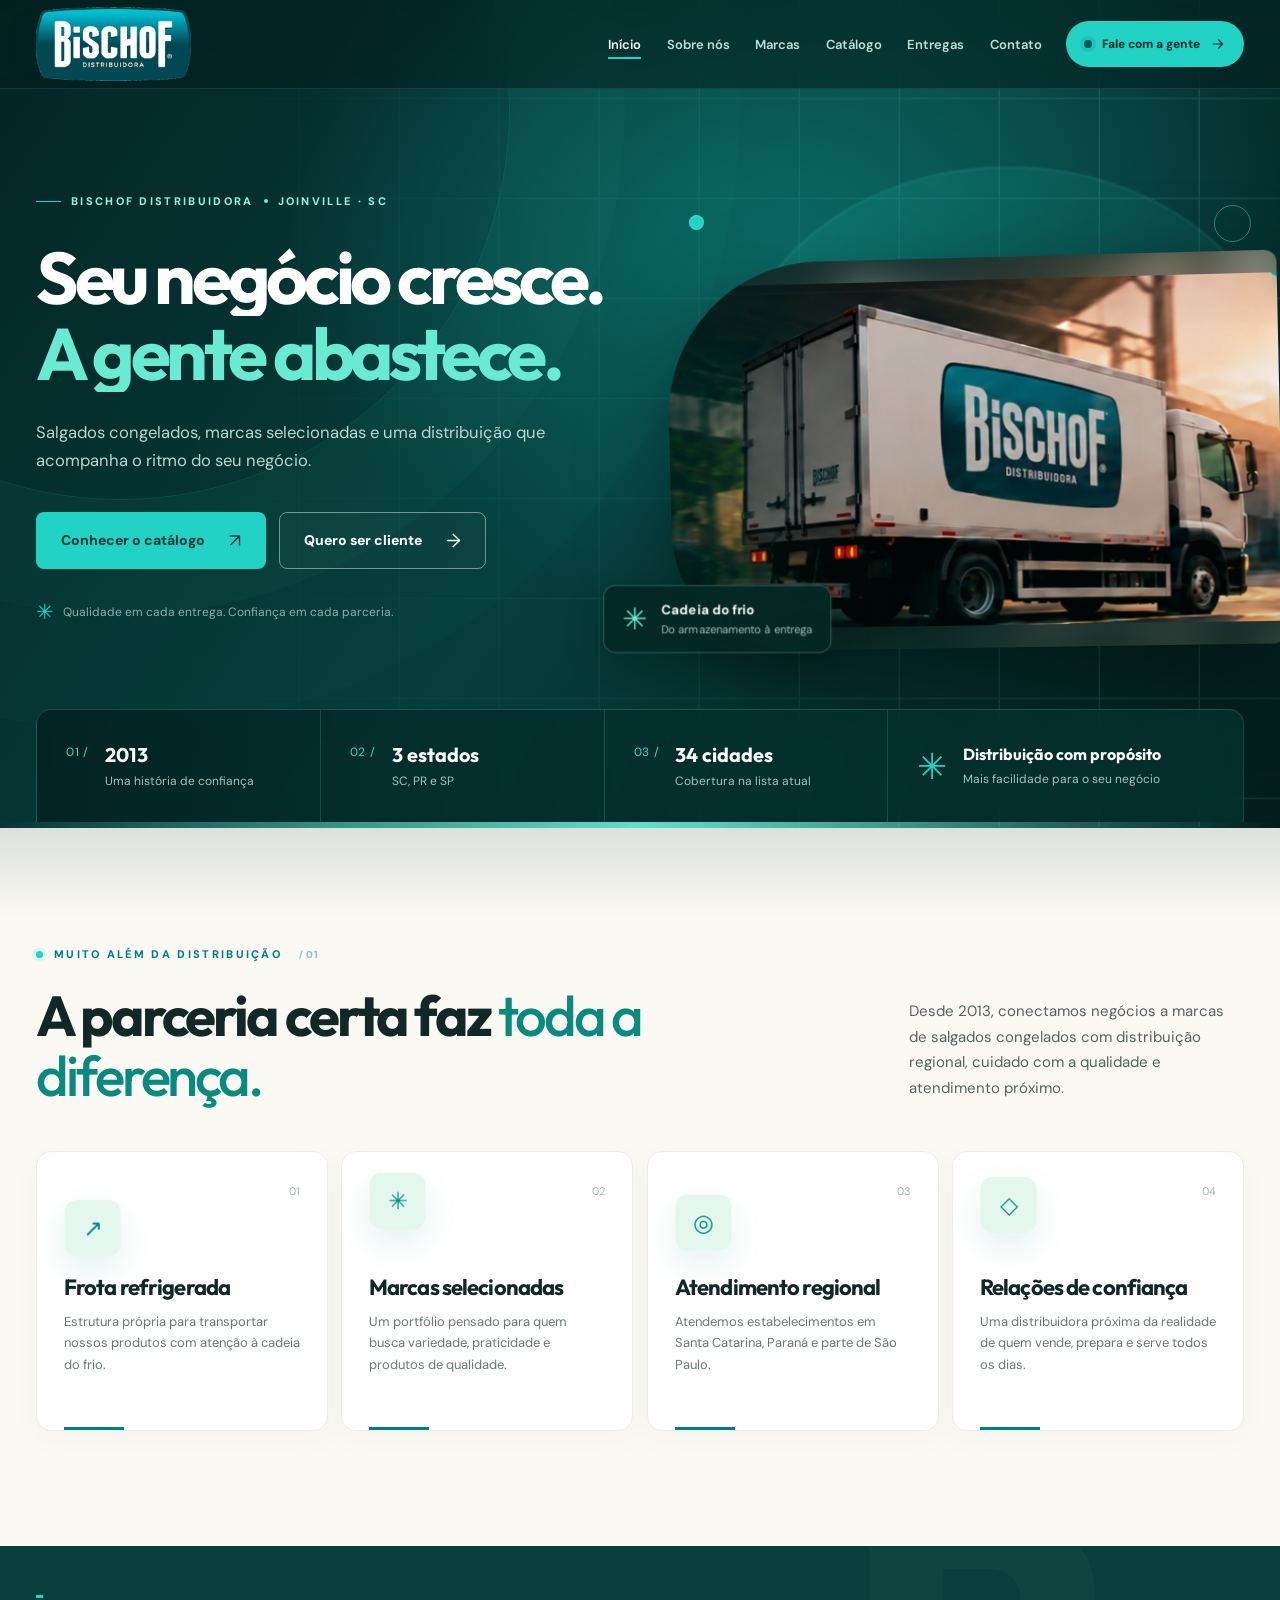
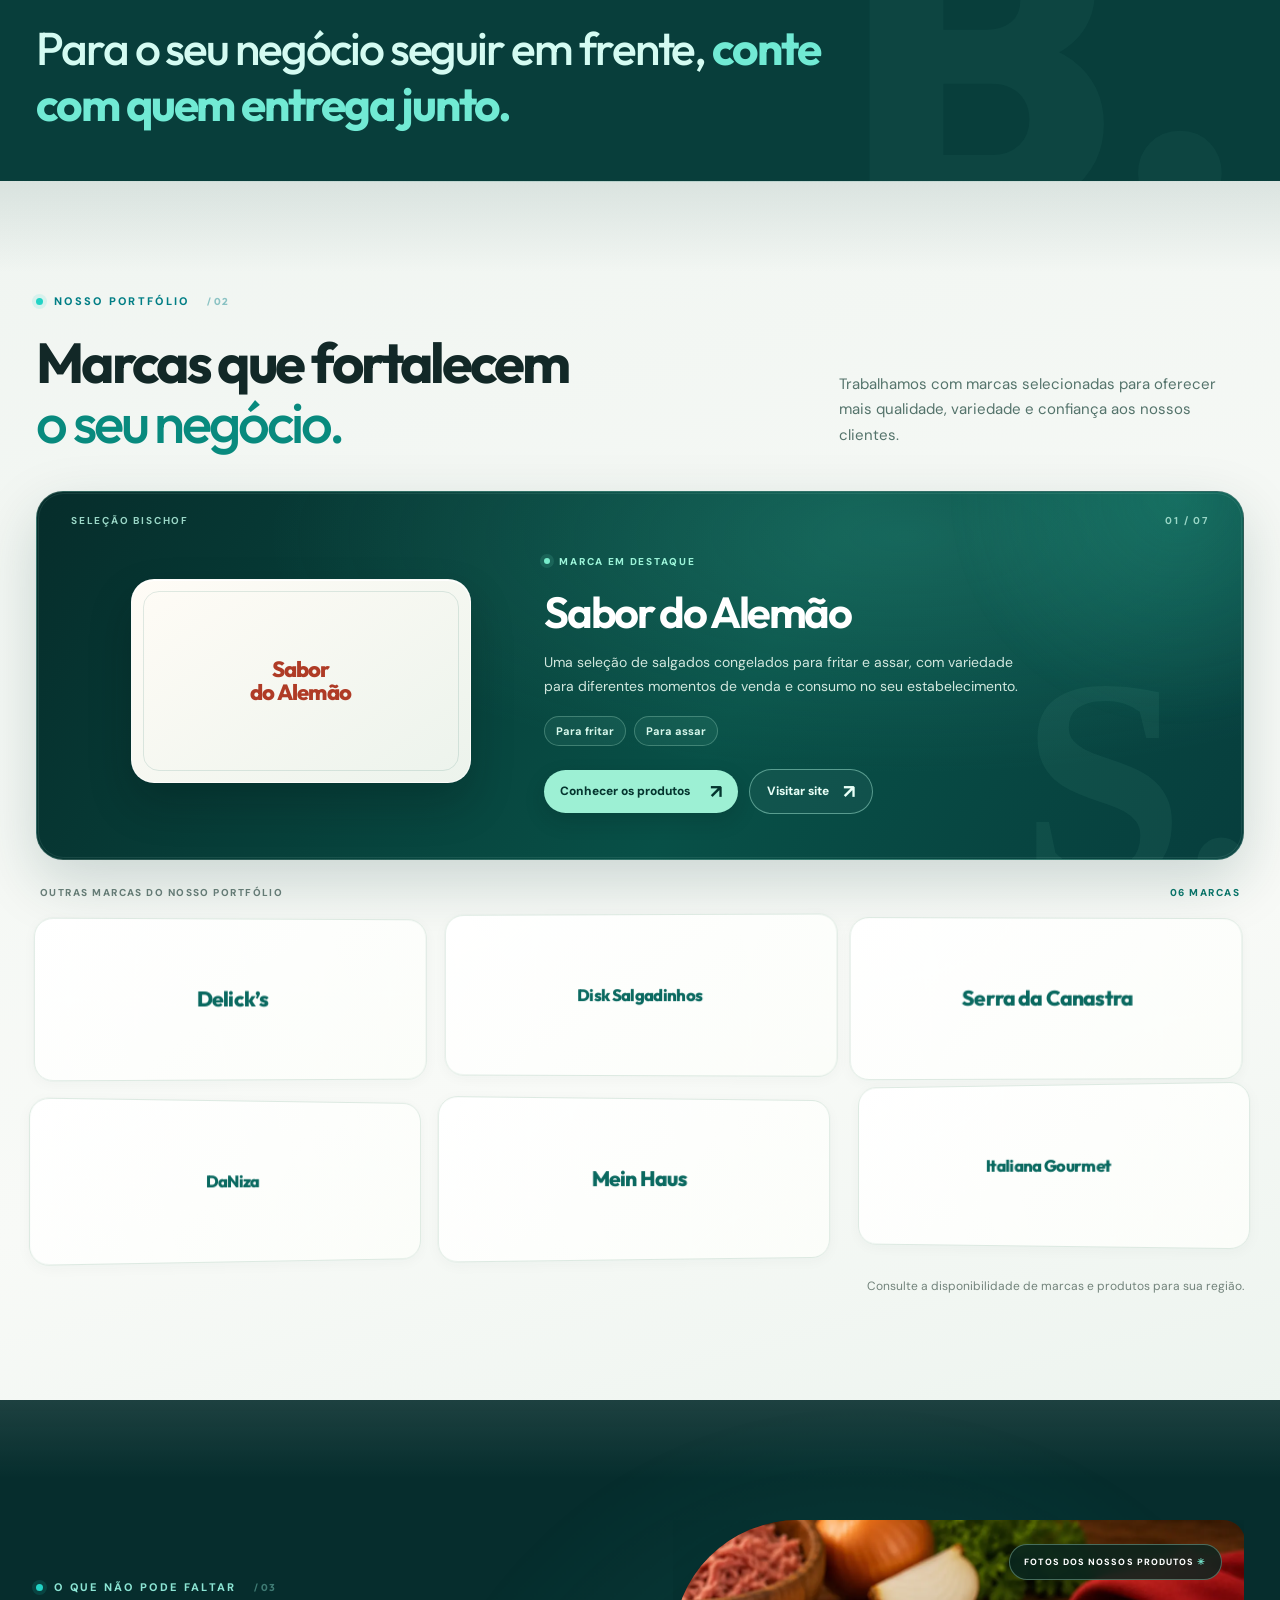
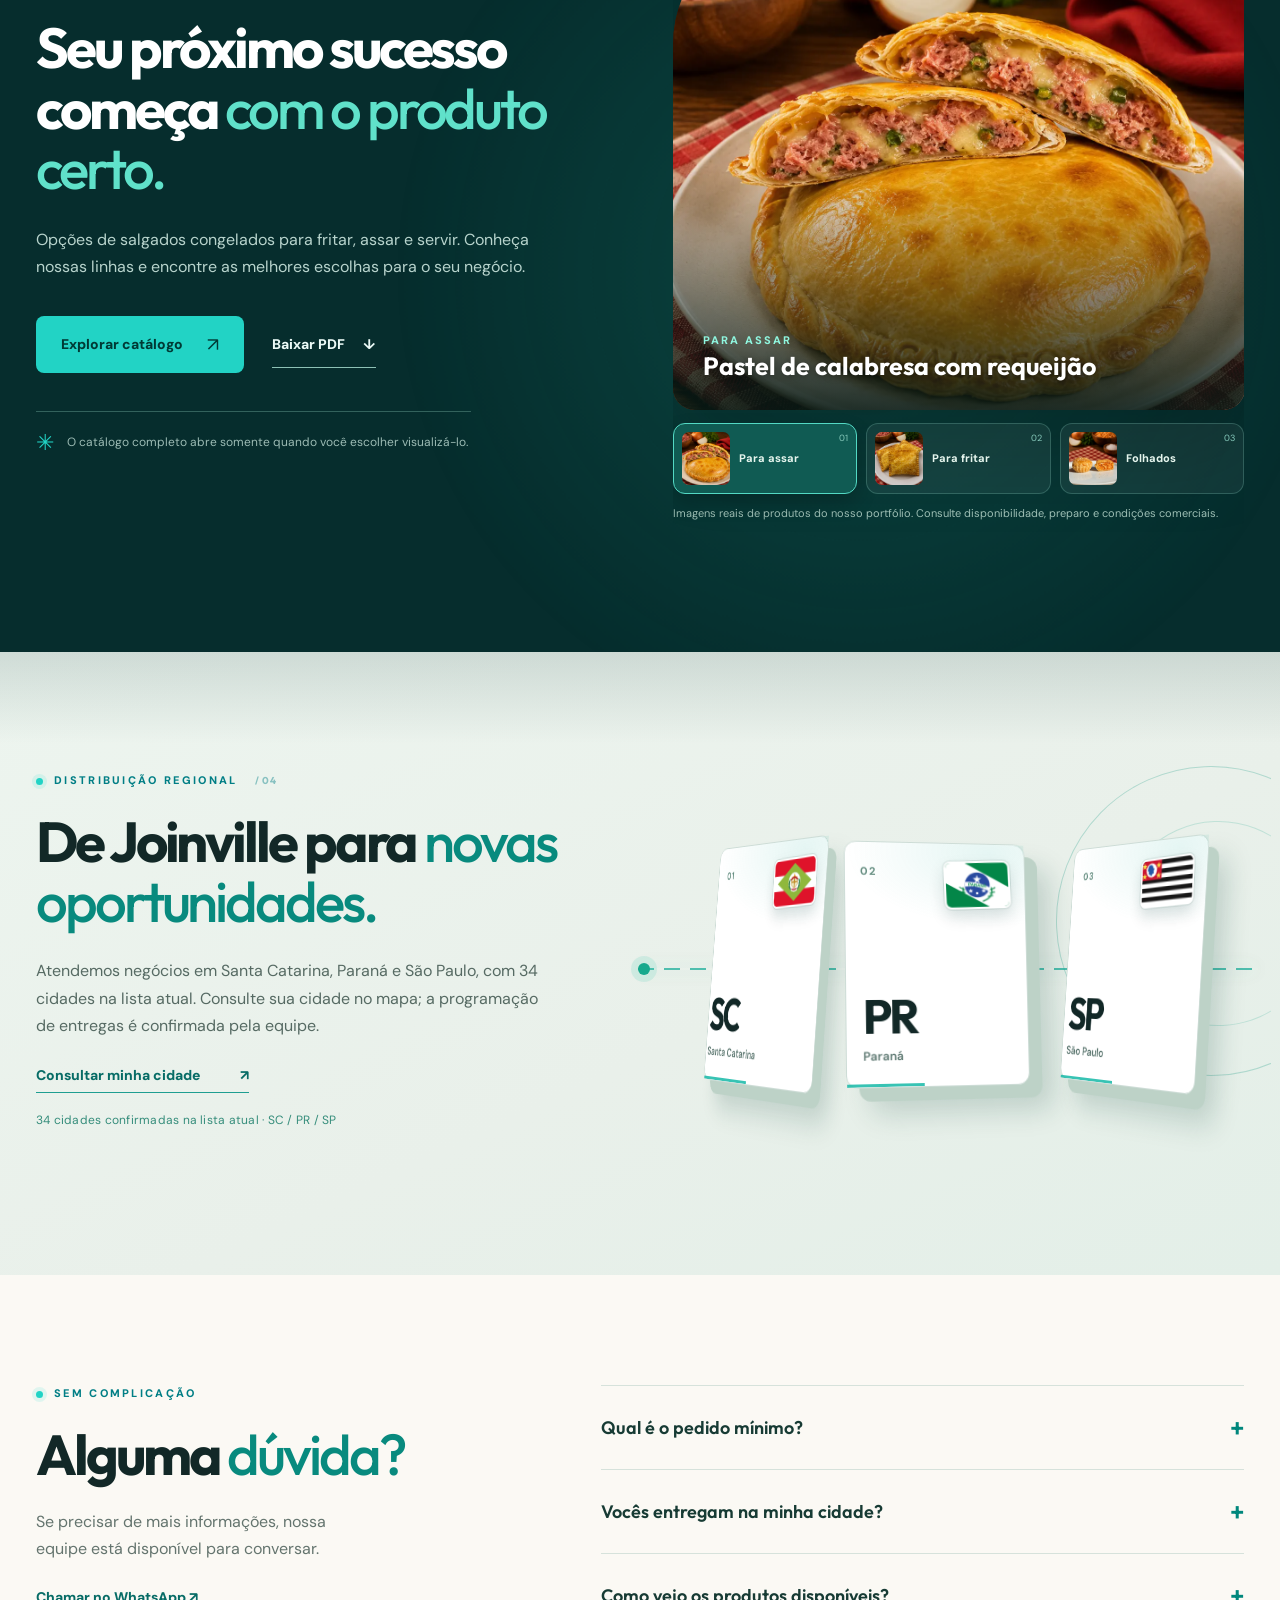
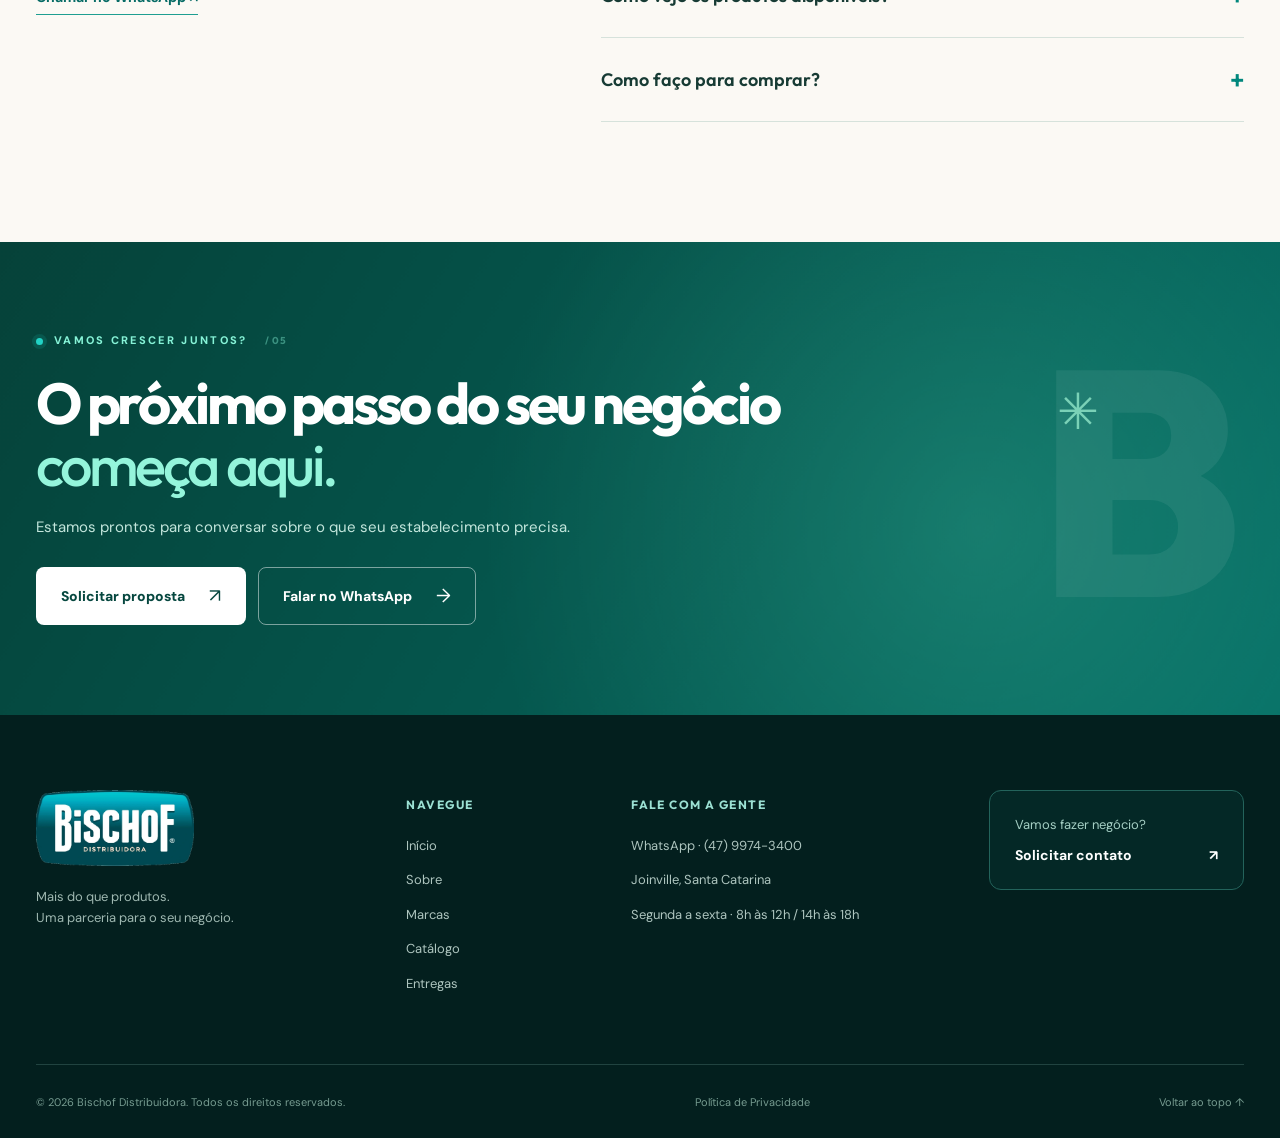
==== commit 6881f576: "feat(site-v2): pre-lancamento SEO seguro, imagem social, 404 e guia de migracao" ====
--- a/site-v2/index.html
+++ b/site-v2/index.html
@@ -12,8 +12,16 @@
   <meta property="og:title" content="Bischof Distribuidora — Seu negócio cresce. A gente abastece.">
   <meta property="og:description" content="Salgados congelados, marcas selecionadas e distribuição regional em SC, PR e SP.">
   <meta property="og:url" content="https://bischof.pages.dev/">
-  <meta property="og:image" content="img/og-image-bischof.webp">
+  <meta property="og:image" content="https://bischof.pages.dev/img/og-image-bischof.webp">
+  <meta property="og:image:secure_url" content="https://bischof.pages.dev/img/og-image-bischof.webp">
+  <meta property="og:image:type" content="image/webp">
+  <meta property="og:image:width" content="1254">
+  <meta property="og:image:height" content="1254">
+  <meta property="og:image:alt" content="Bischof Distribuidora — salgados congelados para negócios">
+  <meta property="og:site_name" content="Bischof Distribuidora">
+  <meta property="og:locale" content="pt_BR">
   <meta name="twitter:card" content="summary_large_image">
+  <meta name="twitter:image" content="https://bischof.pages.dev/img/og-image-bischof.webp">
   <link rel="icon" type="image/webp" href="img/logo-bischof-oficial.webp">
   <link rel="preload" as="image" href="img/caminhao-bischof-sem-refrigerador.webp" type="image/webp">
   <link rel="preconnect" href="https://fonts.googleapis.com">
